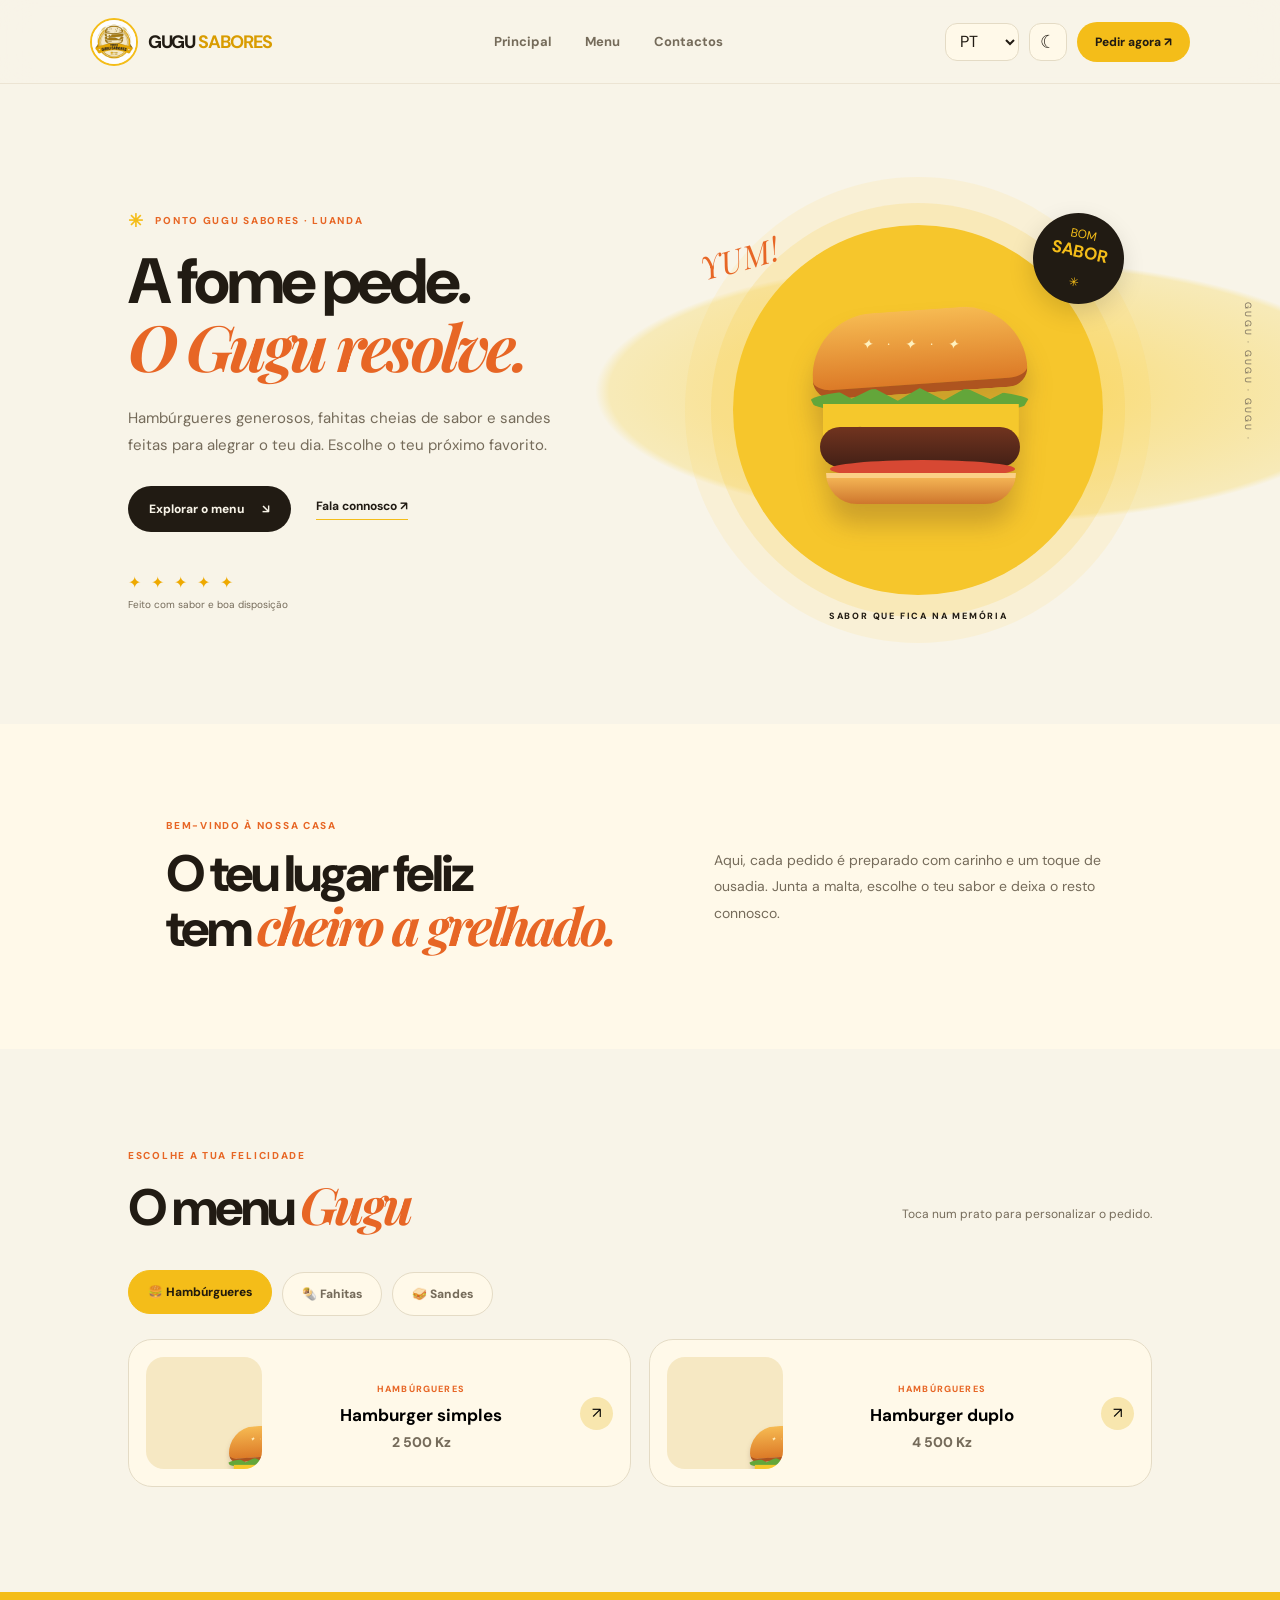
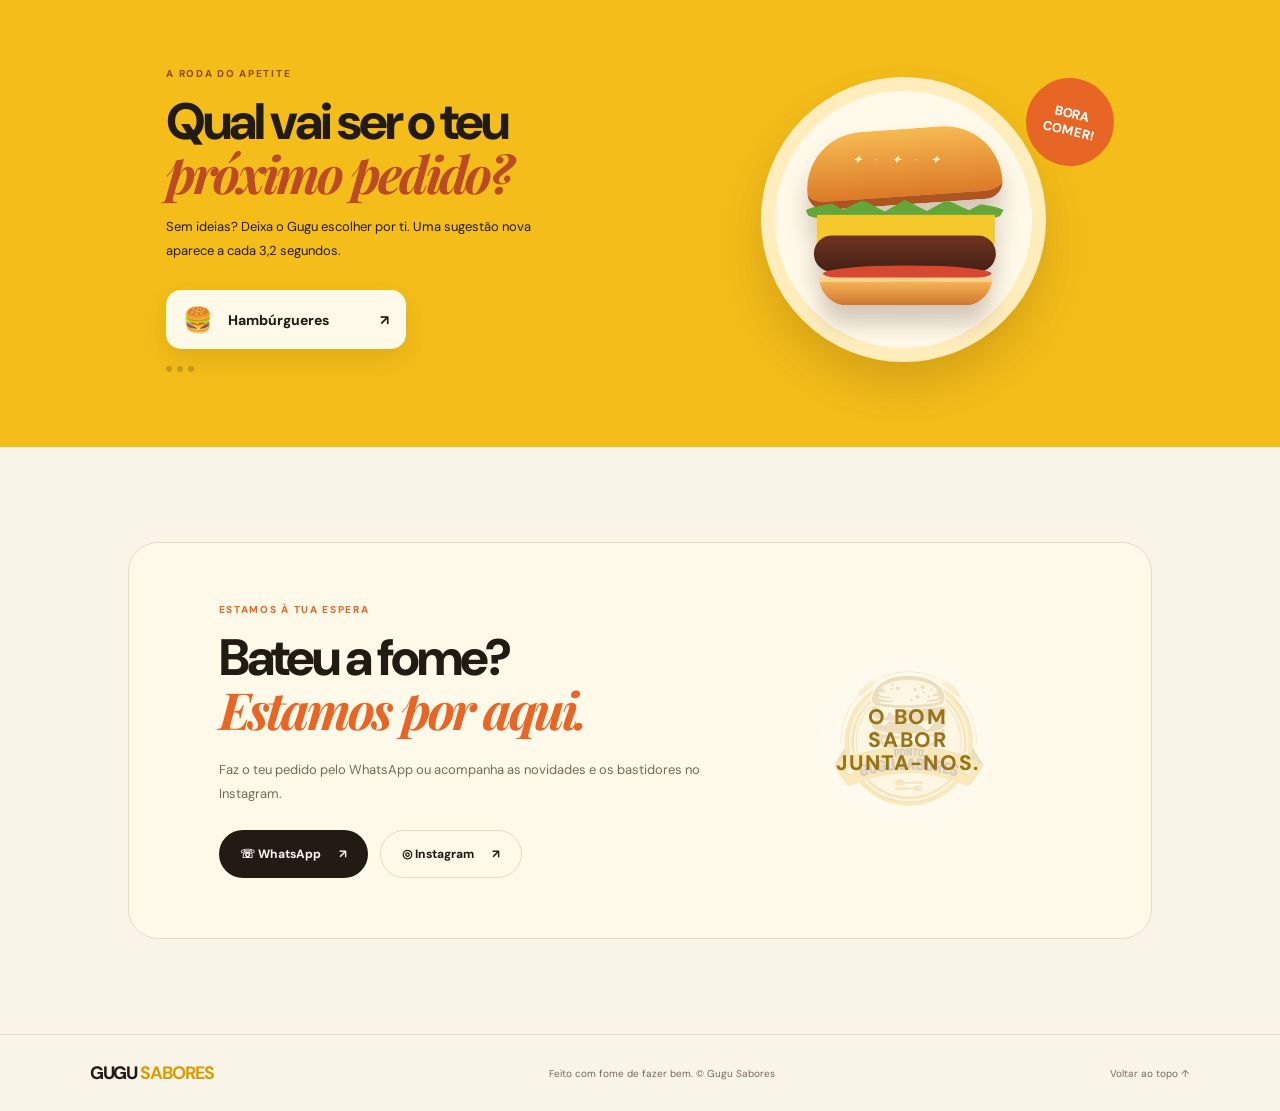
==== index.html @ b2f60f40 "Add files via upload" ====
<!doctype html>
<html lang="pt">
<head>
<meta charset="utf-8"><meta name="viewport" content="width=device-width,initial-scale=1"><meta name="theme-color" content="#f6f0df"><meta name="description" content="Gugu Sabores: hambúrgueres, fahitas e sandes com muito sabor. Peça pelo WhatsApp.">
<title>Gugu Sabores — sabor que junta</title><link rel="stylesheet" href="style.css"><script src="app.js" defer></script>
</head>
<body>
<header class="topbar"><a class="brand" href="#inicio" aria-label="Gugu Sabores, início"><img src="assets/logo-gugu.jpg" alt="Logo Gugu Sabores"><span>GUGU <b>SABORES</b></span></a><nav><a href="#inicio" data-i="navHome">Principal</a><a href="#menu" data-i="navMenu">Menu</a><a href="#contactos" data-i="navContact">Contactos</a></nav><div class="tools"><select id="language" aria-label="Idioma"><option value="pt">PT</option><option value="en">EN</option><option value="zh">中文</option><option value="fr">FR</option><option value="es">ES</option><option value="ru">RU</option></select><button id="theme" class="icon-btn" aria-label="Alternar modo claro e escuro" title="Tema">☾</button><a class="order-top" href="#menu" data-i="order">Pedir agora ↗</a></div><button class="mobile-menu" aria-label="Abrir menu">☰</button></header>
<main>
<section class="hero" id="inicio"><div class="hero-copy reveal"><p class="kicker"><span>✳</span> <span data-i="kicker">PONTO GUGU SABORES · LUANDA</span></p><h1 data-i="heroTitle">A fome pede.<br><em>O Gugu resolve.</em></h1><p class="hero-desc" data-i="heroDesc">Hambúrgueres generosos, fahitas cheias de sabor e sandes feitas para alegrar o teu dia. Escolhe o teu próximo favorito.</p><div class="hero-actions"><a href="#menu" class="btn btn-dark"><span data-i="seeMenu">Explorar o menu</span> <b>↘</b></a><a href="#contactos" class="plain-link" data-i="talk">Fala connosco ↗</a></div><div class="trust"><span>✦ ✦ ✦ ✦ ✦</span><small data-i="goodMood">Feito com sabor e boa disposição</small></div></div><div class="hero-visual reveal"><div class="sun"></div><div class="hero-badge">BOM<br><b>SABOR</b><br>✳</div><div class="food-illustration burger-art"><i class="bun-top"></i><i class="lettuce"></i><i class="cheese"></i><i class="patty"></i><i class="tomato"></i><i class="bun-bottom"></i></div><span class="scribble">YUM!</span><span class="hero-caption" data-i="fresh">SABOR QUE FICA NA MEMÓRIA</span></div><span class="side-note">GUGU · GUGU · GUGU ·</span></section>
<section class="welcome reveal"><div><p class="kicker" data-i="welcomeKicker">BEM-VINDO À NOSSA CASA</p><h2 data-i="welcomeTitle">O teu lugar feliz<br>tem <em>cheiro a grelhado.</em></h2></div><p data-i="welcomeText">Aqui, cada pedido é preparado com carinho e um toque de ousadia. Junta a malta, escolhe o teu sabor e deixa o resto connosco.</p></section>
<section class="menu-section" id="menu"><div class="section-head reveal"><div><p class="kicker" data-i="menuKicker">ESCOLHE A TUA FELICIDADE</p><h2 data-i="menuTitle">O menu <em>Gugu</em></h2></div><p data-i="menuHint">Toca num prato para personalizar o pedido.</p></div><div class="category-tabs" role="tablist"><button class="cat-tab active" data-cat="burger" data-i="catBurger">🍔 Hambúrgueres</button><button class="cat-tab" data-cat="fahita" data-i="catFahita">🌯 Fahitas</button><button class="cat-tab" data-cat="sandes" data-i="catSandes">🥪 Sandes</button></div><div class="product-grid" id="product-grid"></div>
<div class="builder" id="builder"><div class="builder-top"><div><p class="kicker" data-i="yourOrder">O TEU PEDIDO</p><h3 id="selected-title">Hamburger simples</h3></div><button class="close-builder" id="close-builder" aria-label="Fechar">×</button></div><div class="builder-content"><div class="builder-visual" id="builder-visual"></div><div class="builder-options"><p id="selected-description" class="product-description"></p><div class="option-row"><label for="quantity" data-i="quantity">Quantidade</label><div class="stepper"><button id="minus" aria-label="Diminuir">−</button><input id="quantity" type="number" min="1" max="99" value="1"><button id="plus" aria-label="Aumentar">+</button></div></div><label class="extra-option"><input id="fries" type="checkbox"><span class="checkmark">✓</span><span><b data-i="fries">Adicionar batata frita</b><small data-i="friesPrice">+ 1.000 Kz por unidade</small></span></label><div class="total-row"><span data-i="total">Total do pedido</span><strong id="total">2.500 Kz</strong></div><a id="whatsapp-order" class="btn btn-whatsapp" target="_blank" rel="noopener"><span>☏</span> <span data-i="orderWhatsapp">Pedir pelo WhatsApp</span> ↗</a><small class="order-note" data-i="orderNote">O pedido abre numa conversa WhatsApp já preenchida.</small></div></div></div></section>
<section class="random-section"><div class="random-copy reveal"><p class="kicker" data-i="surpriseKicker">A RODA DO APETITE</p><h2 data-i="surpriseTitle">Qual vai ser o teu<br><em>próximo pedido?</em></h2><p data-i="surpriseText">Sem ideias? Deixa o Gugu escolher por ti. Uma sugestão nova aparece a cada 3,2 segundos.</p><a id="random-link" href="#menu" class="random-pick"><span id="random-emoji">🍔</span><span id="random-category">Hambúrgueres</span><b>↗</b></a><div class="random-dots"><i></i><i></i><i></i></div></div><div class="random-art"><span class="burst">BORA<br>COMER!</span><div class="plate"><div class="food-illustration burger-art"><i class="bun-top"></i><i class="lettuce"></i><i class="cheese"></i><i class="patty"></i><i class="tomato"></i><i class="bun-bottom"></i></div></div></div></section>
<section class="contact-section" id="contactos"><div class="contact-card reveal"><div><p class="kicker" data-i="contactKicker">ESTAMOS À TUA ESPERA</p><h2 data-i="contactTitle">Bateu a fome?<br><em>Estamos por aqui.</em></h2><p data-i="contactText">Faz o teu pedido pelo WhatsApp ou acompanha as novidades e os bastidores no Instagram.</p><div class="contact-links"><a class="btn btn-dark" href="https://wa.me/244928321286" target="_blank" rel="noopener">☏ WhatsApp <b>↗</b></a><a class="btn btn-outline" href="https://www.instagram.com/ponto_gugu_sabores?cplk=MWV0ZDNrbjE4c3l1Zg==" target="_blank" rel="noopener">◎ Instagram <b>↗</b></a></div></div><div class="contact-mark"><img src="assets/logo-gugu.jpg" alt=""><span>O BOM<br>SABOR<br>JUNTA-NOS.</span></div></div></section>
</main><footer><a class="brand footer-brand" href="#inicio"><span>GUGU <b>SABORES</b></span></a><span data-i="footer">Feito com fome de fazer bem. © Gugu Sabores</span><a href="#inicio" data-i="backTop">Voltar ao topo ↑</a></footer>
</body></html>
---- style.css ----
@import url('https://fonts.googleapis.com/css2?family=DM+Sans:wght@400;500;600;700;800&family=Playfair+Display:ital,wght@0,700;0,800;1,700;1,800&display=swap');
:root{--paper:#f8f4e8;--ink:#211b13;--muted:#756b5a;--yellow:#f4bd19;--orange:#e76625;--cream:#fff9e9;--line:#e4dbc5;--green:#20a45a;--shadow:0 22px 60px #4b35151b}*{box-sizing:border-box}html{scroll-behavior:smooth;scroll-padding-top:92px}body{margin:0;background:var(--paper);color:var(--ink);font-family:'DM Sans',sans-serif;transition:background .35s,color .35s}body.dark{--paper:#1b1915;--ink:#fff7e7;--muted:#c0b6a2;--cream:#27231c;--line:#494031;--shadow:0 22px 60px #0005}a{color:inherit;text-decoration:none}button,select{font:inherit}.topbar{height:84px;padding:0 7vw;display:flex;align-items:center;justify-content:space-between;gap:24px;position:sticky;top:0;z-index:20;background:color-mix(in srgb,var(--paper) 92%,transparent);backdrop-filter:blur(16px);border-bottom:1px solid color-mix(in srgb,var(--line) 60%,transparent)}.brand{display:flex;align-items:center;gap:10px;font-weight:800;letter-spacing:-.06em;font-size:18px}.brand img{width:48px;height:48px;border-radius:50%;object-fit:cover;border:2px solid var(--yellow)}.brand b{color:#d99c00}nav{display:flex;gap:34px;font-size:13px;font-weight:700;color:var(--muted)}nav a:hover,footer a:hover{color:var(--orange)}.tools{display:flex;align-items:center;gap:10px}.tools select,.icon-btn{height:38px;border:1px solid var(--line);border-radius:12px;background:var(--cream);color:var(--ink);padding:0 10px}.icon-btn{width:38px;font-size:18px;cursor:pointer}.order-top{background:var(--yellow);border-radius:999px;padding:12px 18px;font-size:12px;font-weight:800}.mobile-menu{display:none}.hero{min-height:640px;padding:86px 10vw 74px;display:grid;grid-template-columns:1.05fr .95fr;align-items:center;gap:40px;position:relative;overflow:hidden;background:radial-gradient(ellipse at 77% 48%,#f9dc78 0,#f7eab8 27%,transparent 28%)}body.dark .hero{background:radial-gradient(ellipse at 77% 48%,#604b1b 0,#28251c 27%,transparent 28%)}.kicker{font-size:10px;letter-spacing:.17em;font-weight:800;color:var(--orange);margin:0 0 17px}.kicker>span:first-child{color:var(--yellow);font-size:18px;vertical-align:middle;margin-right:7px}.hero h1,.welcome h2,.section-head h2,.random-section h2,.contact-card h2{font-size:clamp(42px,5vw,70px);letter-spacing:-.06em;line-height:.99;margin:0;font-weight:800}.hero h1 em,.welcome h2 em,.section-head h2 em,.random-section h2 em,.contact-card h2 em{font-family:'Playfair Display',serif;color:var(--orange);font-weight:700}.hero-desc{font-size:15px;line-height:1.8;color:var(--muted);max-width:450px;margin:23px 0 27px}.hero-actions{display:flex;align-items:center;gap:25px}.btn{display:inline-flex;align-items:center;justify-content:center;gap:18px;border-radius:999px;padding:15px 21px;font-weight:800;font-size:12px;transition:transform .2s,box-shadow .2s}.btn:hover,.order-top:hover{transform:translateY(-3px);box-shadow:0 10px 22px #37281122}.btn-dark{background:var(--ink);color:var(--paper)}.plain-link{font-size:12px;font-weight:700;border-bottom:1px solid var(--yellow);padding-bottom:5px}.trust{display:flex;flex-direction:column;gap:5px;margin-top:40px}.trust span{color:#eea900;letter-spacing:3px}.trust small{font-size:10px;color:var(--muted)}.hero-visual{position:relative;height:470px;display:grid;place-items:center}.sun{position:absolute;width:370px;height:370px;border-radius:50%;background:#f6c62c;box-shadow:0 0 0 22px #f6c62c2c,0 0 0 48px #f6c62c18;animation:float 5s ease-in-out infinite}.hero-badge{position:absolute;right:6%;top:8%;z-index:3;background:var(--ink);color:var(--yellow);width:91px;height:91px;border-radius:50%;display:grid;place-content:center;text-align:center;font-size:12px;line-height:1.2;transform:rotate(12deg);box-shadow:0 9px 24px #0002}.hero-badge b{font-size:17px}.food-illustration{position:relative;width:255px;height:220px;filter:drop-shadow(0 20px 12px #512f2340);z-index:2;animation:float 4.3s ease-in-out infinite}.food-illustration i{position:absolute;display:block}.bun-top{left:20px;top:10px;width:215px;height:83px;border-radius:130px 130px 40px 40px;background:linear-gradient(#f6ba52,#dc7a27);border-bottom:9px solid #ae541f;transform:rotate(-4deg)}.bun-top:after{content:'✦　·　✦　·　✦';position:absolute;left:51px;top:24px;color:#fff1bf;font-size:14px;transform:rotate(4deg)}.lettuce{left:19px;top:88px;width:220px;height:27px;background:#63a63a;border-radius:50%;clip-path:polygon(0 35%,10% 0,19% 40%,29% 0,40% 47%,50% 0,61% 45%,71% 0,82% 42%,92% 0,100% 32%,95% 100%,4% 100%)}.cheese{left:32px;top:104px;width:196px;height:33px;background:#f5c82c;clip-path:polygon(0 0,100% 0,100% 100%,82% 71%,70% 100%,51% 70%,35% 100%,19% 68%,0 100%)}.patty{left:29px;top:127px;width:200px;height:40px;border-radius:30px;background:linear-gradient(#71341f,#432016)}.tomato{left:39px;top:160px;width:185px;height:18px;border-radius:50%;background:#d74833}.bun-bottom{left:35px;top:173px;width:190px;height:31px;border-radius:0 0 50px 50px;background:linear-gradient(#f3b354,#ce762d);border-top:5px solid #fbd087}.scribble{position:absolute;left:3%;top:13%;font-family:'Playfair Display';font-style:italic;font-size:32px;color:var(--orange);transform:rotate(-16deg)}.hero-caption{position:absolute;bottom:5%;font-size:9px;letter-spacing:.2em;font-weight:800}.side-note{position:absolute;writing-mode:vertical-rl;right:2%;top:34%;font-size:9px;letter-spacing:.25em;color:var(--muted)}.welcome{padding:95px 13vw;display:grid;grid-template-columns:1.1fr .9fr;gap:60px;align-items:center;background:var(--cream)}.welcome h2,.section-head h2,.random-section h2,.contact-card h2{font-size:clamp(36px,4vw,52px)}.welcome>p{font-size:14px;line-height:1.9;color:var(--muted);max-width:410px}.menu-section{padding:100px 10vw 105px}.section-head{display:flex;justify-content:space-between;align-items:end;margin-bottom:38px}.section-head>p{font-size:12px;color:var(--muted)}.category-tabs{display:flex;gap:10px;margin-bottom:23px;flex-wrap:wrap}.cat-tab{border:1px solid var(--line);color:var(--muted);background:var(--cream);padding:13px 19px;border-radius:999px;font-weight:800;font-size:12px;cursor:pointer;transition:.2s}.cat-tab.active,.cat-tab:hover{background:var(--yellow);color:#221a0c;border-color:var(--yellow);transform:translateY(-2px)}.product-grid{display:grid;grid-template-columns:repeat(2,minmax(0,1fr));gap:18px}.product-card{display:flex;align-items:center;gap:19px;padding:17px;background:var(--cream);border:1px solid var(--line);border-radius:24px;cursor:pointer;transition:transform .25s,box-shadow .25s,border-color .25s;animation:fadeUp .5s both}.product-card:hover{transform:translateY(-5px);box-shadow:var(--shadow);border-color:var(--yellow)}.product-thumb{width:116px;height:112px;flex:0 0 116px;border-radius:18px;background:#f6e8c3;display:grid;place-items:center;overflow:hidden}.product-thumb .food-illustration{transform:scale(.42);filter:drop-shadow(0 8px 6px #512f2333);animation:none}.product-meta{flex:1}.product-meta small{font-size:9px;letter-spacing:.13em;color:var(--orange);font-weight:800}.product-meta h3{font-size:17px;margin:7px 0}.product-meta p{font-weight:800;font-size:14px;margin:0;color:var(--muted)}.product-arrow{width:33px;height:33px;border-radius:50%;display:grid;place-items:center;background:#f8e6ae;font-size:15px}.builder{display:none;margin-top:36px;padding:30px;border-radius:28px;background:var(--cream);border:1px solid var(--line);box-shadow:var(--shadow);scroll-margin-top:105px;animation:fadeUp .35s both}.builder.open{display:block}.builder-top{display:flex;justify-content:space-between;align-items:start;border-bottom:1px solid var(--line);padding-bottom:19px}.builder-top h3{font-size:24px;margin:0}.close-builder{border:0;background:transparent;color:var(--muted);font-size:29px;cursor:pointer}.builder-content{display:grid;grid-template-columns:.8fr 1.2fr;gap:32px;padding-top:24px}.builder-visual{min-height:290px;border-radius:22px;background:#f4e7c7;display:grid;place-items:center;overflow:hidden}.builder-visual .food-illustration{transform:scale(1.1)}.product-description{font-size:13px;color:var(--muted);line-height:1.7;margin:0 0 24px}.option-row{display:flex;align-items:center;justify-content:space-between;font-size:13px;font-weight:700;padding-bottom:20px;border-bottom:1px solid var(--line)}.stepper{display:flex;align-items:center;border:1px solid var(--line);border-radius:12px;overflow:hidden}.stepper button{width:37px;height:35px;border:0;background:transparent;color:var(--ink);font-size:18px;cursor:pointer}.stepper input{width:40px;border:0;background:transparent;color:var(--ink);text-align:center;font-weight:800;appearance:textfield}.stepper input::-webkit-inner-spin-button{appearance:none}.extra-option{display:flex;align-items:center;gap:12px;margin:19px 0;cursor:pointer}.extra-option input{position:absolute;opacity:0}.checkmark{width:22px;height:22px;border:1px solid var(--line);border-radius:7px;display:grid;place-items:center;color:transparent}.extra-option input:checked+.checkmark{background:var(--yellow);border-color:var(--yellow);color:#32240b}.extra-option b,.extra-option small{display:block;font-size:12px}.extra-option small{margin-top:4px;color:var(--muted);font-size:10px}.total-row{display:flex;justify-content:space-between;align-items:center;border-top:1px solid var(--line);padding:18px 0;font-size:13px}.total-row strong{font-size:23px}.btn-whatsapp{background:var(--green);color:white;width:100%;font-size:13px}.btn-whatsapp:hover{box-shadow:0 10px 25px #20a45a44}.order-note{display:block;text-align:center;font-size:10px;color:var(--muted);margin-top:12px}.random-section{background:#f4bd19;min-height:430px;padding:70px 13vw;display:grid;grid-template-columns:1fr .8fr;align-items:center;overflow:hidden;color:#211b13}body.dark .random-section{background:#6d5214;color:#fff5df}.random-section .kicker{color:#8e4a17}.random-section h2 em{color:#bb4b25}.random-section p:not(.kicker){font-size:13px;line-height:1.8;max-width:390px}.random-pick{display:inline-flex;align-items:center;gap:15px;background:var(--cream);color:var(--ink);border-radius:15px;padding:14px 17px;margin-top:15px;min-width:240px;font-weight:800;font-size:14px;box-shadow:0 10px 25px #5d410f22;transition:transform .2s}.random-pick:hover{transform:translateX(6px)}.random-pick>span:first-child{font-size:24px}.random-pick b{margin-left:auto}.random-dots{display:flex;gap:5px;margin-top:17px}.random-dots i{width:6px;height:6px;background:#60400f48;border-radius:9px;transition:width .2s}.random-dots i.active{width:21px;background:#4e3310}.random-art{height:315px;display:grid;place-items:center;position:relative}.plate{height:285px;width:285px;border:14px solid #ffedbd;border-radius:50%;background:#fff9e9;display:grid;place-items:center;box-shadow:0 24px 45px #61400e35}.plate .food-illustration{transform:scale(.91)}.burst{position:absolute;right:0;top:5%;background:var(--orange);color:white;font-weight:800;text-align:center;border-radius:50%;width:88px;height:88px;display:grid;place-content:center;transform:rotate(13deg);z-index:2;font-size:13px}.contact-section{padding:95px 10vw}.contact-card{border-radius:30px;padding:60px 7vw;background:var(--cream);border:1px solid var(--line);display:grid;grid-template-columns:1fr .6fr;align-items:center;gap:25px;overflow:hidden}.contact-card>div:first-child>p:not(.kicker){max-width:490px;color:var(--muted);font-size:13px;line-height:1.8;margin:20px 0 25px}.contact-links{display:flex;gap:12px;flex-wrap:wrap}.btn-outline{border:1px solid var(--line);background:transparent}.contact-mark{height:215px;display:grid;place-items:center;position:relative}.contact-mark img{width:175px;height:175px;object-fit:cover;border-radius:50%;opacity:.2}.contact-mark span{position:absolute;text-align:center;font-weight:800;font-size:21px;line-height:1.1;letter-spacing:.08em;color:#9b7317}footer{padding:26px 7vw;border-top:1px solid var(--line);display:flex;align-items:center;justify-content:space-between;font-size:10px;color:var(--muted)}.footer-brand{color:var(--ink)}.reveal{opacity:0;transform:translateY(22px);transition:opacity .7s ease,transform .7s ease}.reveal.visible{opacity:1;transform:translateY(0)}@keyframes float{0%,100%{transform:translateY(0) rotate(-2deg)}50%{transform:translateY(-13px) rotate(2deg)}}@keyframes fadeUp{from{opacity:0;transform:translateY(14px)}to{opacity:1;transform:translateY(0)}}@media(max-width:850px){.topbar{padding:0 5vw}.topbar nav{gap:17px}.hero{padding-left:7vw;padding-right:7vw;min-height:560px}.hero-visual{transform:scale(.83)}.welcome{padding:75px 8vw;gap:30px}.menu-section{padding:80px 7vw}.random-section{padding:60px 8vw}.contact-section{padding:70px 7vw}}@media(max-width:640px){.topbar{height:70px}.brand img{width:41px;height:41px}.brand{font-size:15px}.topbar nav{display:none;position:absolute;left:0;right:0;top:70px;background:var(--paper);padding:20px 6vw;flex-direction:column;border-bottom:1px solid var(--line)}.topbar nav.show{display:flex}.tools{margin-left:auto}.order-top{display:none}.mobile-menu{display:block;border:0;background:transparent;color:var(--ink);font-size:22px}.hero{display:flex;flex-direction:column;align-items:stretch;padding:62px 7vw 48px;gap:8px;min-height:0}.hero h1{font-size:48px}.hero-visual{height:320px;transform:none;margin-top:8px}.sun{width:230px;height:230px}.hero-visual .food-illustration{transform:scale(.75)}.side-note{display:none}.welcome{display:block;padding:66px 8vw}.welcome h2{font-size:38px}.welcome>p{margin-top:23px}.section-head{display:block}.section-head>p{margin-top:12px}.menu-section{padding:70px 5vw}.cat-tab{font-size:11px;padding:12px}.product-grid{grid-template-columns:1fr}.product-card{padding:13px}.product-thumb{width:91px;height:88px;flex-basis:91px}.builder{padding:20px 15px}.builder-content{grid-template-columns:1fr;gap:18px}.builder-visual{min-height:210px}.builder-visual .food-illustration{transform:scale(.83)}.random-section{grid-template-columns:1fr;padding:64px 8vw 50px}.random-art{height:260px}.plate{width:235px;height:235px}.plate .food-illustration{transform:scale(.72)}.burst{right:6%}.contact-section{padding:60px 5vw}.contact-card{padding:34px 25px;grid-template-columns:1fr}.contact-card h2{font-size:40px}.contact-mark{height:145px}.contact-mark img{width:130px;height:130px}.contact-mark span{font-size:17px}footer{padding:24px 6vw;gap:13px;flex-wrap:wrap}footer>span{order:3;width:100%}}
/* Ilustrações CSS dos outros pratos */
.wrap-body{left:42px;top:22px;width:170px;height:180px;border-radius:48% 48% 40% 40%;background:linear-gradient(100deg,#f4d17e,#fff0bc 45%,#e7bd60);transform:rotate(24deg);border:8px solid #dfb454;box-shadow:inset -15px -2px 0 #dcae50}.wrap-fill{left:77px;top:50px;width:102px;height:60px;border-radius:50%;background:linear-gradient(90deg,#8c4325 0 28%,#6f9c3e 29% 50%,#dc5639 51% 70%,#f2c845 71%);transform:rotate(24deg)}.wrap-fold{left:39px;top:22px;width:170px;height:60px;border-radius:50% 50% 10% 10%;border-top:9px solid #ffedb5;transform:rotate(24deg)}.wrap-tip{left:40px;top:144px;width:78px;height:55px;background:#e8bc61;clip-path:polygon(0 0,100% 10%,25% 100%);transform:rotate(24deg)}.sandwich-bread{left:28px;top:25px;width:205px;height:168px;background:linear-gradient(135deg,#f5ca79,#d98c3b);clip-path:polygon(0 95%,15% 10%,87% 0,100% 88%,87% 100%);border-radius:28px}.sandwich-fill{left:38px;top:89px;width:190px;height:45px;background:linear-gradient(#71a03d 0 25%,#d94c32 26% 48%,#f5d046 49% 67%,#744026 68%);clip-path:polygon(0 0,100% 15%,92% 100%,12% 100%)}.sandwich-top{left:35px;top:33px;width:194px;height:74px;background:linear-gradient(135deg,#ffdb8c,#e39b49);clip-path:polygon(4% 92%,24% 9%,86% 0,100% 90%,73% 100%);border-radius:25px}
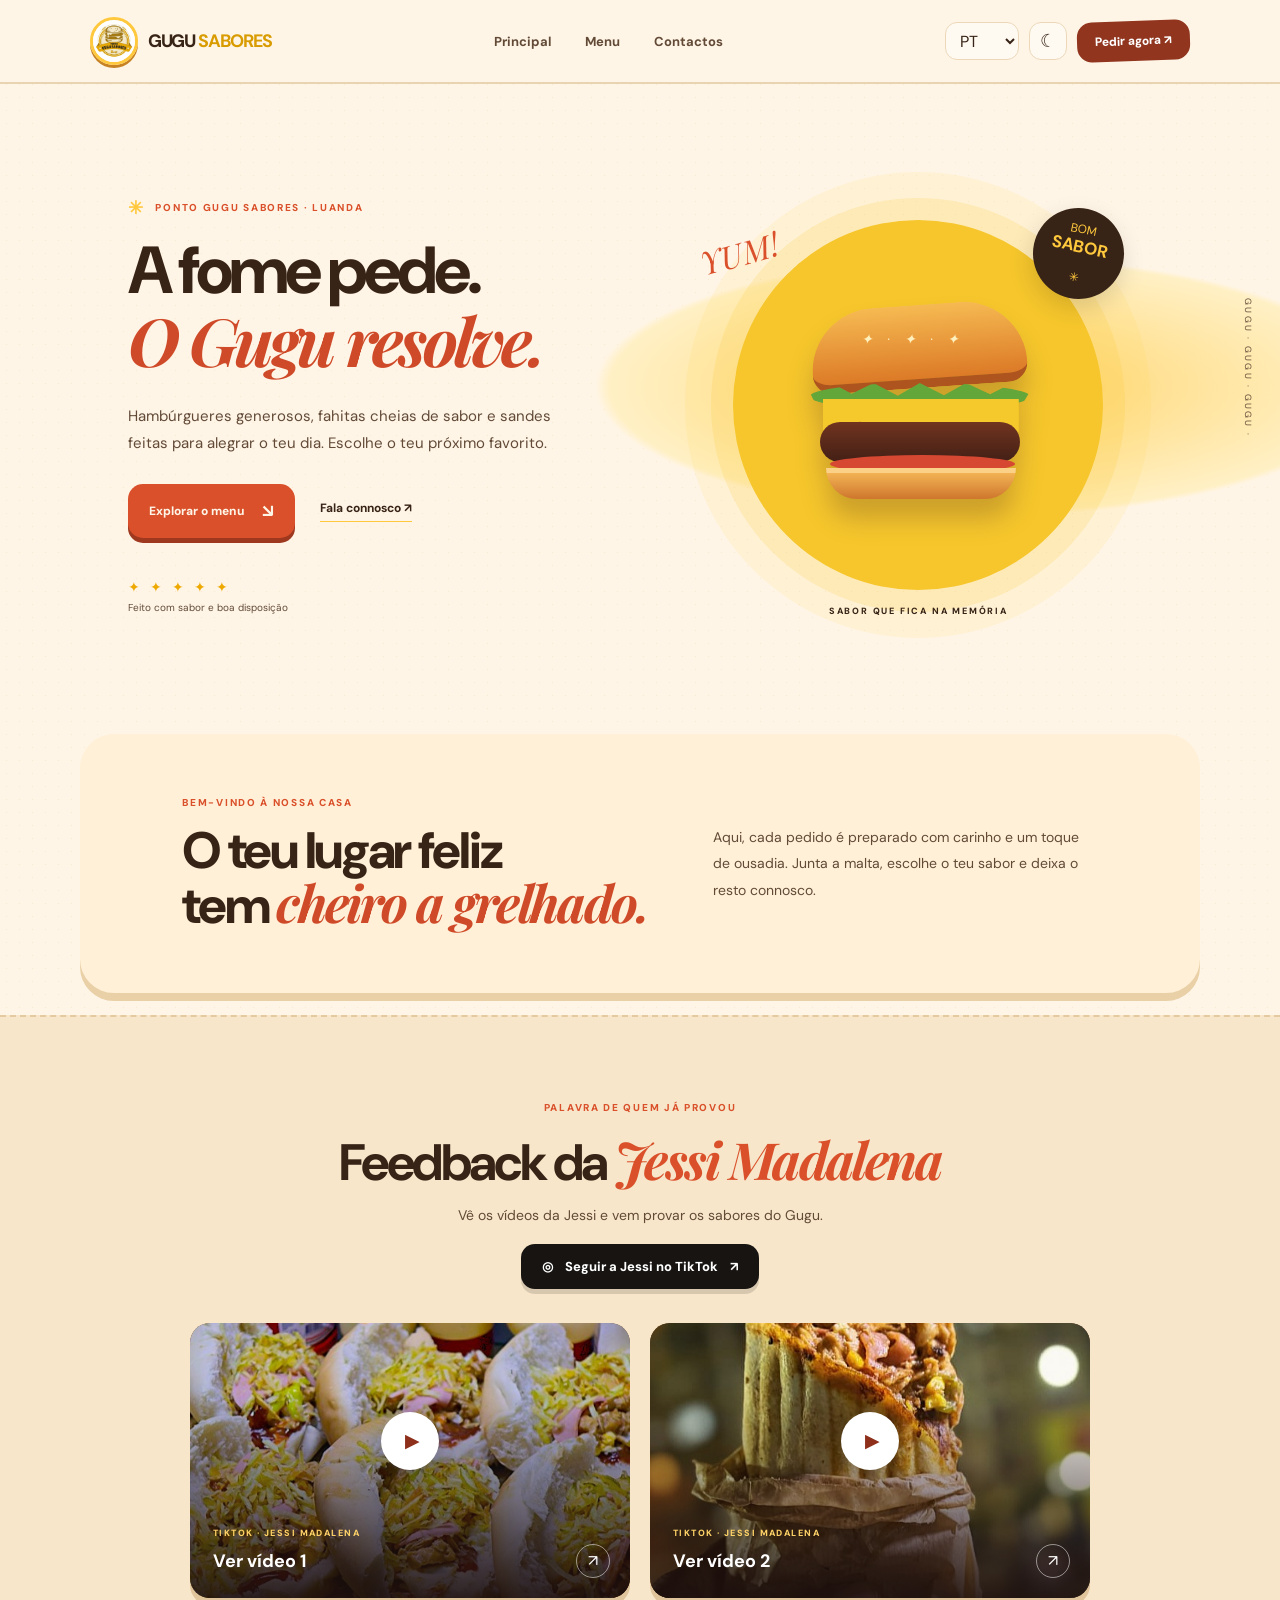
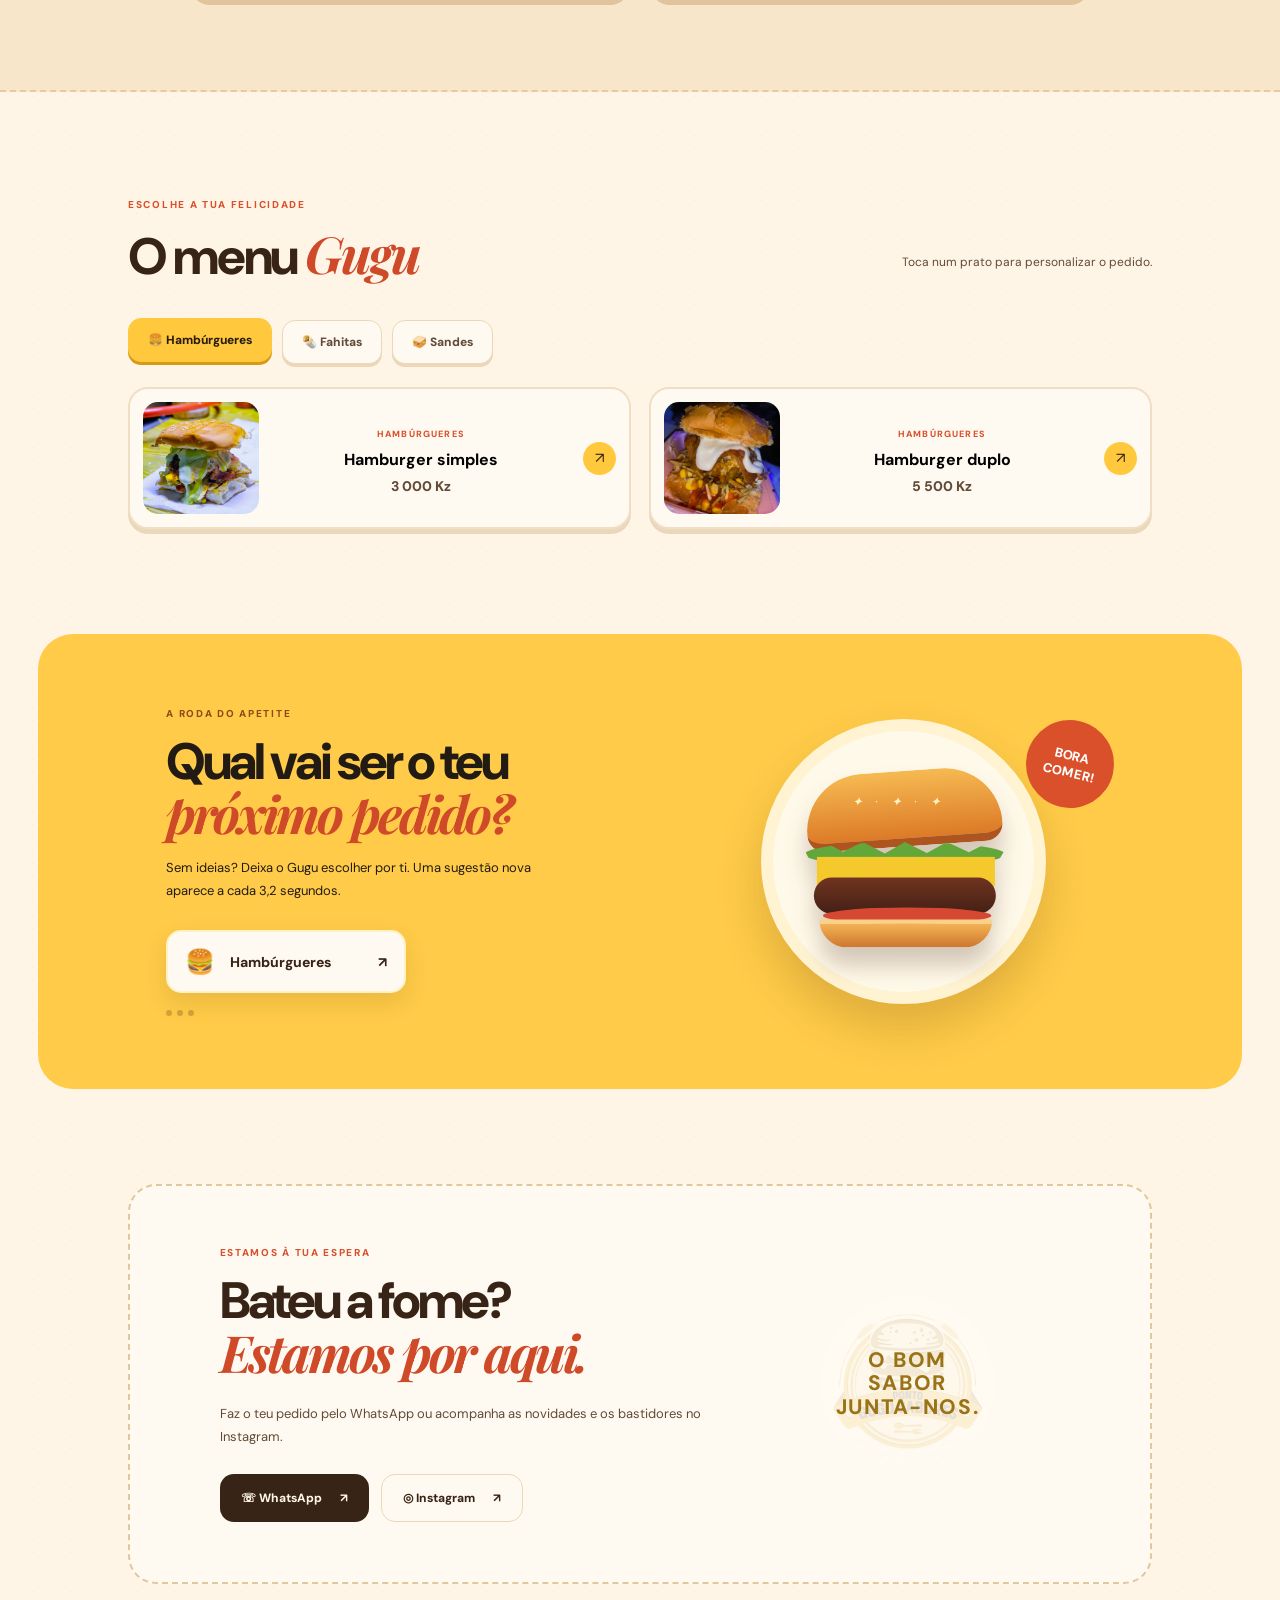
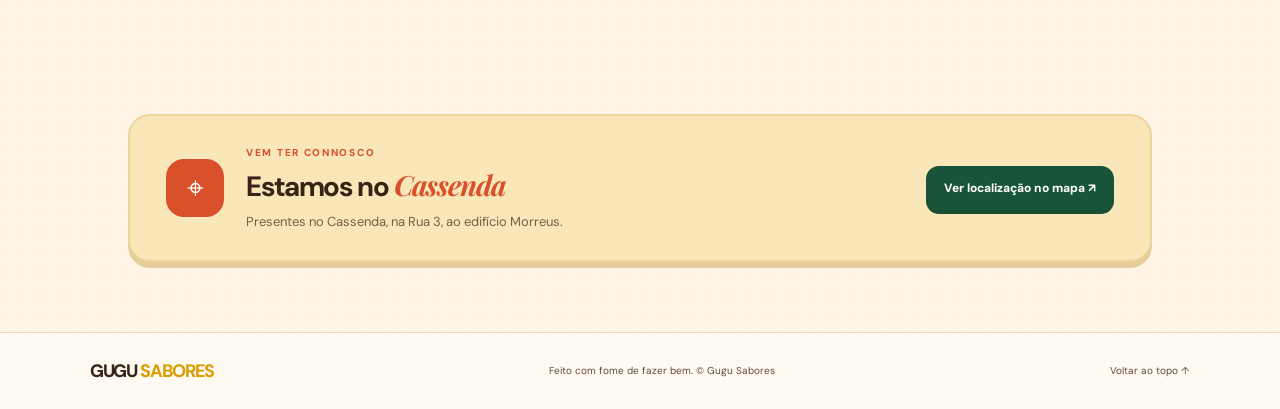
==== commit d5e23595: "Add files via upload" ====
--- a/index.html
+++ b/index.html
@@ -2,16 +2,21 @@
 <html lang="pt">
 <head>
 <meta charset="utf-8"><meta name="viewport" content="width=device-width,initial-scale=1"><meta name="theme-color" content="#f6f0df"><meta name="description" content="Gugu Sabores: hambúrgueres, fahitas e sandes com muito sabor. Peça pelo WhatsApp.">
-<title>Gugu Sabores — sabor que junta</title><link rel="stylesheet" href="style.css"><script src="app.js" defer></script>
+<title>Gugu Sabores — versão 1.2.0</title><link rel="stylesheet" href="style.css"><script src="app.js" defer></script>
 </head>
 <body>
 <header class="topbar"><a class="brand" href="#inicio" aria-label="Gugu Sabores, início"><img src="assets/logo-gugu.jpg" alt="Logo Gugu Sabores"><span>GUGU <b>SABORES</b></span></a><nav><a href="#inicio" data-i="navHome">Principal</a><a href="#menu" data-i="navMenu">Menu</a><a href="#contactos" data-i="navContact">Contactos</a></nav><div class="tools"><select id="language" aria-label="Idioma"><option value="pt">PT</option><option value="en">EN</option><option value="zh">中文</option><option value="fr">FR</option><option value="es">ES</option><option value="ru">RU</option></select><button id="theme" class="icon-btn" aria-label="Alternar modo claro e escuro" title="Tema">☾</button><a class="order-top" href="#menu" data-i="order">Pedir agora ↗</a></div><button class="mobile-menu" aria-label="Abrir menu">☰</button></header>
 <main>
 <section class="hero" id="inicio"><div class="hero-copy reveal"><p class="kicker"><span>✳</span> <span data-i="kicker">PONTO GUGU SABORES · LUANDA</span></p><h1 data-i="heroTitle">A fome pede.<br><em>O Gugu resolve.</em></h1><p class="hero-desc" data-i="heroDesc">Hambúrgueres generosos, fahitas cheias de sabor e sandes feitas para alegrar o teu dia. Escolhe o teu próximo favorito.</p><div class="hero-actions"><a href="#menu" class="btn btn-dark"><span data-i="seeMenu">Explorar o menu</span> <b>↘</b></a><a href="#contactos" class="plain-link" data-i="talk">Fala connosco ↗</a></div><div class="trust"><span>✦ ✦ ✦ ✦ ✦</span><small data-i="goodMood">Feito com sabor e boa disposição</small></div></div><div class="hero-visual reveal"><div class="sun"></div><div class="hero-badge">BOM<br><b>SABOR</b><br>✳</div><div class="food-illustration burger-art"><i class="bun-top"></i><i class="lettuce"></i><i class="cheese"></i><i class="patty"></i><i class="tomato"></i><i class="bun-bottom"></i></div><span class="scribble">YUM!</span><span class="hero-caption" data-i="fresh">SABOR QUE FICA NA MEMÓRIA</span></div><span class="side-note">GUGU · GUGU · GUGU ·</span></section>
 <section class="welcome reveal"><div><p class="kicker" data-i="welcomeKicker">BEM-VINDO À NOSSA CASA</p><h2 data-i="welcomeTitle">O teu lugar feliz<br>tem <em>cheiro a grelhado.</em></h2></div><p data-i="welcomeText">Aqui, cada pedido é preparado com carinho e um toque de ousadia. Junta a malta, escolhe o teu sabor e deixa o resto connosco.</p></section>
+<section class="feedback-section" id="feedback"><div class="feedback-heading reveal"><p class="kicker" data-i="feedbackKicker">PALAVRA DE QUEM JÁ PROVOU</p><h2 data-i="feedbackTitle">Feedback da <em>Jessi Madalena</em></h2><p data-i="feedbackText">Vê os vídeos da Jessi e vem provar os sabores do Gugu.</p><a class="tiktok-follow" href="https://www.tiktok.com/@jessiemadalena" target="_blank" rel="noopener">◎ <span data-i="tiktokFollow">Seguir a Jessi no TikTok</span> <b>↗</b></a></div><div class="video-grid"><a class="video-cover reveal" href="https://vt.tiktok.com/ZSp1gmkGe/" target="_blank" rel="noopener"><img src="assets/guguzinho.jpeg" alt="Guguzinho — capa do vídeo 1 da Jessi Madalena"><span class="video-play">▶</span><span class="video-caption"><small>TIKTOK · JESSI MADALENA</small><b data-i="videoOne">Ver vídeo 1</b><i>↗</i></span></a><a class="video-cover reveal" href="https://vt.tiktok.com/ZSp1gPHYN/" target="_blank" rel="noopener"><img src="assets/fahitao.jpeg" alt="Fahitão — capa do vídeo 2 da Jessi Madalena"><span class="video-play">▶</span><span class="video-caption"><small>TIKTOK · JESSI MADALENA</small><b data-i="videoTwo">Ver vídeo 2</b><i>↗</i></span></a></div></section>
 <section class="menu-section" id="menu"><div class="section-head reveal"><div><p class="kicker" data-i="menuKicker">ESCOLHE A TUA FELICIDADE</p><h2 data-i="menuTitle">O menu <em>Gugu</em></h2></div><p data-i="menuHint">Toca num prato para personalizar o pedido.</p></div><div class="category-tabs" role="tablist"><button class="cat-tab active" data-cat="burger" data-i="catBurger">🍔 Hambúrgueres</button><button class="cat-tab" data-cat="fahita" data-i="catFahita">🌯 Fahitas</button><button class="cat-tab" data-cat="sandes" data-i="catSandes">🥪 Sandes</button></div><div class="product-grid" id="product-grid"></div>
 <div class="builder" id="builder"><div class="builder-top"><div><p class="kicker" data-i="yourOrder">O TEU PEDIDO</p><h3 id="selected-title">Hamburger simples</h3></div><button class="close-builder" id="close-builder" aria-label="Fechar">×</button></div><div class="builder-content"><div class="builder-visual" id="builder-visual"></div><div class="builder-options"><p id="selected-description" class="product-description"></p><div class="option-row"><label for="quantity" data-i="quantity">Quantidade</label><div class="stepper"><button id="minus" aria-label="Diminuir">−</button><input id="quantity" type="number" min="1" max="99" value="1"><button id="plus" aria-label="Aumentar">+</button></div></div><label class="extra-option"><input id="fries" type="checkbox"><span class="checkmark">✓</span><span><b data-i="fries">Adicionar batata frita</b><small data-i="friesPrice">+ 1.000 Kz por unidade</small></span></label><div class="total-row"><span data-i="total">Total do pedido</span><strong id="total">2.500 Kz</strong></div><a id="whatsapp-order" class="btn btn-whatsapp" target="_blank" rel="noopener"><span>☏</span> <span data-i="orderWhatsapp">Pedir pelo WhatsApp</span> ↗</a><small class="order-note" data-i="orderNote">O pedido abre numa conversa WhatsApp já preenchida.</small></div></div></div></section>
 <section class="random-section"><div class="random-copy reveal"><p class="kicker" data-i="surpriseKicker">A RODA DO APETITE</p><h2 data-i="surpriseTitle">Qual vai ser o teu<br><em>próximo pedido?</em></h2><p data-i="surpriseText">Sem ideias? Deixa o Gugu escolher por ti. Uma sugestão nova aparece a cada 3,2 segundos.</p><a id="random-link" href="#menu" class="random-pick"><span id="random-emoji">🍔</span><span id="random-category">Hambúrgueres</span><b>↗</b></a><div class="random-dots"><i></i><i></i><i></i></div></div><div class="random-art"><span class="burst">BORA<br>COMER!</span><div class="plate"><div class="food-illustration burger-art"><i class="bun-top"></i><i class="lettuce"></i><i class="cheese"></i><i class="patty"></i><i class="tomato"></i><i class="bun-bottom"></i></div></div></div></section>
 <section class="contact-section" id="contactos"><div class="contact-card reveal"><div><p class="kicker" data-i="contactKicker">ESTAMOS À TUA ESPERA</p><h2 data-i="contactTitle">Bateu a fome?<br><em>Estamos por aqui.</em></h2><p data-i="contactText">Faz o teu pedido pelo WhatsApp ou acompanha as novidades e os bastidores no Instagram.</p><div class="contact-links"><a class="btn btn-dark" href="https://wa.me/244928321286" target="_blank" rel="noopener">☏ WhatsApp <b>↗</b></a><a class="btn btn-outline" href="https://www.instagram.com/ponto_gugu_sabores?cplk=MWV0ZDNrbjE4c3l1Zg==" target="_blank" rel="noopener">◎ Instagram <b>↗</b></a></div></div><div class="contact-mark"><img src="assets/logo-gugu.jpg" alt=""><span>O BOM<br>SABOR<br>JUNTA-NOS.</span></div></div></section>
+<section class="location-section reveal" id="localizacao"><div class="location-card"><div class="location-pin">⌖</div><div><p class="kicker" data-i="locationKicker">VEM TER CONNOSCO</p><h2 data-i="locationTitle">Estamos no <em>Cassenda</em></h2><p data-i="locationText">Presentes no Cassenda, na Rua 3, ao edifício Morreus.</p></div><a class="map-link" href="https://maps.app.goo.gl/YDpy7wGhnk9WptqW7?g_st=ac" target="_blank" rel="noopener"><span data-i="mapLabel">Ver localização no mapa</span> ↗</a></div></section>
 </main><footer><a class="brand footer-brand" href="#inicio"><span>GUGU <b>SABORES</b></span></a><span data-i="footer">Feito com fome de fazer bem. © Gugu Sabores</span><a href="#inicio" data-i="backTop">Voltar ao topo ↑</a></footer>
 </body></html>
+
+
+
--- a/style.css
+++ b/style.css
@@ -2,3 +2,6 @@
 :root{--paper:#f8f4e8;--ink:#211b13;--muted:#756b5a;--yellow:#f4bd19;--orange:#e76625;--cream:#fff9e9;--line:#e4dbc5;--green:#20a45a;--shadow:0 22px 60px #4b35151b}*{box-sizing:border-box}html{scroll-behavior:smooth;scroll-padding-top:92px}body{margin:0;background:var(--paper);color:var(--ink);font-family:'DM Sans',sans-serif;transition:background .35s,color .35s}body.dark{--paper:#1b1915;--ink:#fff7e7;--muted:#c0b6a2;--cream:#27231c;--line:#494031;--shadow:0 22px 60px #0005}a{color:inherit;text-decoration:none}button,select{font:inherit}.topbar{height:84px;padding:0 7vw;display:flex;align-items:center;justify-content:space-between;gap:24px;position:sticky;top:0;z-index:20;background:color-mix(in srgb,var(--paper) 92%,transparent);backdrop-filter:blur(16px);border-bottom:1px solid color-mix(in srgb,var(--line) 60%,transparent)}.brand{display:flex;align-items:center;gap:10px;font-weight:800;letter-spacing:-.06em;font-size:18px}.brand img{width:48px;height:48px;border-radius:50%;object-fit:cover;border:2px solid var(--yellow)}.brand b{color:#d99c00}nav{display:flex;gap:34px;font-size:13px;font-weight:700;color:var(--muted)}nav a:hover,footer a:hover{color:var(--orange)}.tools{display:flex;align-items:center;gap:10px}.tools select,.icon-btn{height:38px;border:1px solid var(--line);border-radius:12px;background:var(--cream);color:var(--ink);padding:0 10px}.icon-btn{width:38px;font-size:18px;cursor:pointer}.order-top{background:var(--yellow);border-radius:999px;padding:12px 18px;font-size:12px;font-weight:800}.mobile-menu{display:none}.hero{min-height:640px;padding:86px 10vw 74px;display:grid;grid-template-columns:1.05fr .95fr;align-items:center;gap:40px;position:relative;overflow:hidden;background:radial-gradient(ellipse at 77% 48%,#f9dc78 0,#f7eab8 27%,transparent 28%)}body.dark .hero{background:radial-gradient(ellipse at 77% 48%,#604b1b 0,#28251c 27%,transparent 28%)}.kicker{font-size:10px;letter-spacing:.17em;font-weight:800;color:var(--orange);margin:0 0 17px}.kicker>span:first-child{color:var(--yellow);font-size:18px;vertical-align:middle;margin-right:7px}.hero h1,.welcome h2,.section-head h2,.random-section h2,.contact-card h2{font-size:clamp(42px,5vw,70px);letter-spacing:-.06em;line-height:.99;margin:0;font-weight:800}.hero h1 em,.welcome h2 em,.section-head h2 em,.random-section h2 em,.contact-card h2 em{font-family:'Playfair Display',serif;color:var(--orange);font-weight:700}.hero-desc{font-size:15px;line-height:1.8;color:var(--muted);max-width:450px;margin:23px 0 27px}.hero-actions{display:flex;align-items:center;gap:25px}.btn{display:inline-flex;align-items:center;justify-content:center;gap:18px;border-radius:999px;padding:15px 21px;font-weight:800;font-size:12px;transition:transform .2s,box-shadow .2s}.btn:hover,.order-top:hover{transform:translateY(-3px);box-shadow:0 10px 22px #37281122}.btn-dark{background:var(--ink);color:var(--paper)}.plain-link{font-size:12px;font-weight:700;border-bottom:1px solid var(--yellow);padding-bottom:5px}.trust{display:flex;flex-direction:column;gap:5px;margin-top:40px}.trust span{color:#eea900;letter-spacing:3px}.trust small{font-size:10px;color:var(--muted)}.hero-visual{position:relative;height:470px;display:grid;place-items:center}.sun{position:absolute;width:370px;height:370px;border-radius:50%;background:#f6c62c;box-shadow:0 0 0 22px #f6c62c2c,0 0 0 48px #f6c62c18;animation:float 5s ease-in-out infinite}.hero-badge{position:absolute;right:6%;top:8%;z-index:3;background:var(--ink);color:var(--yellow);width:91px;height:91px;border-radius:50%;display:grid;place-content:center;text-align:center;font-size:12px;line-height:1.2;transform:rotate(12deg);box-shadow:0 9px 24px #0002}.hero-badge b{font-size:17px}.food-illustration{position:relative;width:255px;height:220px;filter:drop-shadow(0 20px 12px #512f2340);z-index:2;animation:float 4.3s ease-in-out infinite}.food-illustration i{position:absolute;display:block}.bun-top{left:20px;top:10px;width:215px;height:83px;border-radius:130px 130px 40px 40px;background:linear-gradient(#f6ba52,#dc7a27);border-bottom:9px solid #ae541f;transform:rotate(-4deg)}.bun-top:after{content:'✦　·　✦　·　✦';position:absolute;left:51px;top:24px;color:#fff1bf;font-size:14px;transform:rotate(4deg)}.lettuce{left:19px;top:88px;width:220px;height:27px;background:#63a63a;border-radius:50%;clip-path:polygon(0 35%,10% 0,19% 40%,29% 0,40% 47%,50% 0,61% 45%,71% 0,82% 42%,92% 0,100% 32%,95% 100%,4% 100%)}.cheese{left:32px;top:104px;width:196px;height:33px;background:#f5c82c;clip-path:polygon(0 0,100% 0,100% 100%,82% 71%,70% 100%,51% 70%,35% 100%,19% 68%,0 100%)}.patty{left:29px;top:127px;width:200px;height:40px;border-radius:30px;background:linear-gradient(#71341f,#432016)}.tomato{left:39px;top:160px;width:185px;height:18px;border-radius:50%;background:#d74833}.bun-bottom{left:35px;top:173px;width:190px;height:31px;border-radius:0 0 50px 50px;background:linear-gradient(#f3b354,#ce762d);border-top:5px solid #fbd087}.scribble{position:absolute;left:3%;top:13%;font-family:'Playfair Display';font-style:italic;font-size:32px;color:var(--orange);transform:rotate(-16deg)}.hero-caption{position:absolute;bottom:5%;font-size:9px;letter-spacing:.2em;font-weight:800}.side-note{position:absolute;writing-mode:vertical-rl;right:2%;top:34%;font-size:9px;letter-spacing:.25em;color:var(--muted)}.welcome{padding:95px 13vw;display:grid;grid-template-columns:1.1fr .9fr;gap:60px;align-items:center;background:var(--cream)}.welcome h2,.section-head h2,.random-section h2,.contact-card h2{font-size:clamp(36px,4vw,52px)}.welcome>p{font-size:14px;line-height:1.9;color:var(--muted);max-width:410px}.menu-section{padding:100px 10vw 105px}.section-head{display:flex;justify-content:space-between;align-items:end;margin-bottom:38px}.section-head>p{font-size:12px;color:var(--muted)}.category-tabs{display:flex;gap:10px;margin-bottom:23px;flex-wrap:wrap}.cat-tab{border:1px solid var(--line);color:var(--muted);background:var(--cream);padding:13px 19px;border-radius:999px;font-weight:800;font-size:12px;cursor:pointer;transition:.2s}.cat-tab.active,.cat-tab:hover{background:var(--yellow);color:#221a0c;border-color:var(--yellow);transform:translateY(-2px)}.product-grid{display:grid;grid-template-columns:repeat(2,minmax(0,1fr));gap:18px}.product-card{display:flex;align-items:center;gap:19px;padding:17px;background:var(--cream);border:1px solid var(--line);border-radius:24px;cursor:pointer;transition:transform .25s,box-shadow .25s,border-color .25s;animation:fadeUp .5s both}.product-card:hover{transform:translateY(-5px);box-shadow:var(--shadow);border-color:var(--yellow)}.product-thumb{width:116px;height:112px;flex:0 0 116px;border-radius:18px;background:#f6e8c3;display:grid;place-items:center;overflow:hidden}.product-thumb .food-illustration{transform:scale(.42);filter:drop-shadow(0 8px 6px #512f2333);animation:none}.product-meta{flex:1}.product-meta small{font-size:9px;letter-spacing:.13em;color:var(--orange);font-weight:800}.product-meta h3{font-size:17px;margin:7px 0}.product-meta p{font-weight:800;font-size:14px;margin:0;color:var(--muted)}.product-arrow{width:33px;height:33px;border-radius:50%;display:grid;place-items:center;background:#f8e6ae;font-size:15px}.builder{display:none;margin-top:36px;padding:30px;border-radius:28px;background:var(--cream);border:1px solid var(--line);box-shadow:var(--shadow);scroll-margin-top:105px;animation:fadeUp .35s both}.builder.open{display:block}.builder-top{display:flex;justify-content:space-between;align-items:start;border-bottom:1px solid var(--line);padding-bottom:19px}.builder-top h3{font-size:24px;margin:0}.close-builder{border:0;background:transparent;color:var(--muted);font-size:29px;cursor:pointer}.builder-content{display:grid;grid-template-columns:.8fr 1.2fr;gap:32px;padding-top:24px}.builder-visual{min-height:290px;border-radius:22px;background:#f4e7c7;display:grid;place-items:center;overflow:hidden}.builder-visual .food-illustration{transform:scale(1.1)}.product-description{font-size:13px;color:var(--muted);line-height:1.7;margin:0 0 24px}.option-row{display:flex;align-items:center;justify-content:space-between;font-size:13px;font-weight:700;padding-bottom:20px;border-bottom:1px solid var(--line)}.stepper{display:flex;align-items:center;border:1px solid var(--line);border-radius:12px;overflow:hidden}.stepper button{width:37px;height:35px;border:0;background:transparent;color:var(--ink);font-size:18px;cursor:pointer}.stepper input{width:40px;border:0;background:transparent;color:var(--ink);text-align:center;font-weight:800;appearance:textfield}.stepper input::-webkit-inner-spin-button{appearance:none}.extra-option{display:flex;align-items:center;gap:12px;margin:19px 0;cursor:pointer}.extra-option input{position:absolute;opacity:0}.checkmark{width:22px;height:22px;border:1px solid var(--line);border-radius:7px;display:grid;place-items:center;color:transparent}.extra-option input:checked+.checkmark{background:var(--yellow);border-color:var(--yellow);color:#32240b}.extra-option b,.extra-option small{display:block;font-size:12px}.extra-option small{margin-top:4px;color:var(--muted);font-size:10px}.total-row{display:flex;justify-content:space-between;align-items:center;border-top:1px solid var(--line);padding:18px 0;font-size:13px}.total-row strong{font-size:23px}.btn-whatsapp{background:var(--green);color:white;width:100%;font-size:13px}.btn-whatsapp:hover{box-shadow:0 10px 25px #20a45a44}.order-note{display:block;text-align:center;font-size:10px;color:var(--muted);margin-top:12px}.random-section{background:#f4bd19;min-height:430px;padding:70px 13vw;display:grid;grid-template-columns:1fr .8fr;align-items:center;overflow:hidden;color:#211b13}body.dark .random-section{background:#6d5214;color:#fff5df}.random-section .kicker{color:#8e4a17}.random-section h2 em{color:#bb4b25}.random-section p:not(.kicker){font-size:13px;line-height:1.8;max-width:390px}.random-pick{display:inline-flex;align-items:center;gap:15px;background:var(--cream);color:var(--ink);border-radius:15px;padding:14px 17px;margin-top:15px;min-width:240px;font-weight:800;font-size:14px;box-shadow:0 10px 25px #5d410f22;transition:transform .2s}.random-pick:hover{transform:translateX(6px)}.random-pick>span:first-child{font-size:24px}.random-pick b{margin-left:auto}.random-dots{display:flex;gap:5px;margin-top:17px}.random-dots i{width:6px;height:6px;background:#60400f48;border-radius:9px;transition:width .2s}.random-dots i.active{width:21px;background:#4e3310}.random-art{height:315px;display:grid;place-items:center;position:relative}.plate{height:285px;width:285px;border:14px solid #ffedbd;border-radius:50%;background:#fff9e9;display:grid;place-items:center;box-shadow:0 24px 45px #61400e35}.plate .food-illustration{transform:scale(.91)}.burst{position:absolute;right:0;top:5%;background:var(--orange);color:white;font-weight:800;text-align:center;border-radius:50%;width:88px;height:88px;display:grid;place-content:center;transform:rotate(13deg);z-index:2;font-size:13px}.contact-section{padding:95px 10vw}.contact-card{border-radius:30px;padding:60px 7vw;background:var(--cream);border:1px solid var(--line);display:grid;grid-template-columns:1fr .6fr;align-items:center;gap:25px;overflow:hidden}.contact-card>div:first-child>p:not(.kicker){max-width:490px;color:var(--muted);font-size:13px;line-height:1.8;margin:20px 0 25px}.contact-links{display:flex;gap:12px;flex-wrap:wrap}.btn-outline{border:1px solid var(--line);background:transparent}.contact-mark{height:215px;display:grid;place-items:center;position:relative}.contact-mark img{width:175px;height:175px;object-fit:cover;border-radius:50%;opacity:.2}.contact-mark span{position:absolute;text-align:center;font-weight:800;font-size:21px;line-height:1.1;letter-spacing:.08em;color:#9b7317}footer{padding:26px 7vw;border-top:1px solid var(--line);display:flex;align-items:center;justify-content:space-between;font-size:10px;color:var(--muted)}.footer-brand{color:var(--ink)}.reveal{opacity:0;transform:translateY(22px);transition:opacity .7s ease,transform .7s ease}.reveal.visible{opacity:1;transform:translateY(0)}@keyframes float{0%,100%{transform:translateY(0) rotate(-2deg)}50%{transform:translateY(-13px) rotate(2deg)}}@keyframes fadeUp{from{opacity:0;transform:translateY(14px)}to{opacity:1;transform:translateY(0)}}@media(max-width:850px){.topbar{padding:0 5vw}.topbar nav{gap:17px}.hero{padding-left:7vw;padding-right:7vw;min-height:560px}.hero-visual{transform:scale(.83)}.welcome{padding:75px 8vw;gap:30px}.menu-section{padding:80px 7vw}.random-section{padding:60px 8vw}.contact-section{padding:70px 7vw}}@media(max-width:640px){.topbar{height:70px}.brand img{width:41px;height:41px}.brand{font-size:15px}.topbar nav{display:none;position:absolute;left:0;right:0;top:70px;background:var(--paper);padding:20px 6vw;flex-direction:column;border-bottom:1px solid var(--line)}.topbar nav.show{display:flex}.tools{margin-left:auto}.order-top{display:none}.mobile-menu{display:block;border:0;background:transparent;color:var(--ink);font-size:22px}.hero{display:flex;flex-direction:column;align-items:stretch;padding:62px 7vw 48px;gap:8px;min-height:0}.hero h1{font-size:48px}.hero-visual{height:320px;transform:none;margin-top:8px}.sun{width:230px;height:230px}.hero-visual .food-illustration{transform:scale(.75)}.side-note{display:none}.welcome{display:block;padding:66px 8vw}.welcome h2{font-size:38px}.welcome>p{margin-top:23px}.section-head{display:block}.section-head>p{margin-top:12px}.menu-section{padding:70px 5vw}.cat-tab{font-size:11px;padding:12px}.product-grid{grid-template-columns:1fr}.product-card{padding:13px}.product-thumb{width:91px;height:88px;flex-basis:91px}.builder{padding:20px 15px}.builder-content{grid-template-columns:1fr;gap:18px}.builder-visual{min-height:210px}.builder-visual .food-illustration{transform:scale(.83)}.random-section{grid-template-columns:1fr;padding:64px 8vw 50px}.random-art{height:260px}.plate{width:235px;height:235px}.plate .food-illustration{transform:scale(.72)}.burst{right:6%}.contact-section{padding:60px 5vw}.contact-card{padding:34px 25px;grid-template-columns:1fr}.contact-card h2{font-size:40px}.contact-mark{height:145px}.contact-mark img{width:130px;height:130px}.contact-mark span{font-size:17px}footer{padding:24px 6vw;gap:13px;flex-wrap:wrap}footer>span{order:3;width:100%}}
 /* Ilustrações CSS dos outros pratos */
 .wrap-body{left:42px;top:22px;width:170px;height:180px;border-radius:48% 48% 40% 40%;background:linear-gradient(100deg,#f4d17e,#fff0bc 45%,#e7bd60);transform:rotate(24deg);border:8px solid #dfb454;box-shadow:inset -15px -2px 0 #dcae50}.wrap-fill{left:77px;top:50px;width:102px;height:60px;border-radius:50%;background:linear-gradient(90deg,#8c4325 0 28%,#6f9c3e 29% 50%,#dc5639 51% 70%,#f2c845 71%);transform:rotate(24deg)}.wrap-fold{left:39px;top:22px;width:170px;height:60px;border-radius:50% 50% 10% 10%;border-top:9px solid #ffedb5;transform:rotate(24deg)}.wrap-tip{left:40px;top:144px;width:78px;height:55px;background:#e8bc61;clip-path:polygon(0 0,100% 10%,25% 100%);transform:rotate(24deg)}.sandwich-bread{left:28px;top:25px;width:205px;height:168px;background:linear-gradient(135deg,#f5ca79,#d98c3b);clip-path:polygon(0 95%,15% 10%,87% 0,100% 88%,87% 100%);border-radius:28px}.sandwich-fill{left:38px;top:89px;width:190px;height:45px;background:linear-gradient(#71a03d 0 25%,#d94c32 26% 48%,#f5d046 49% 67%,#744026 68%);clip-path:polygon(0 0,100% 15%,92% 100%,12% 100%)}.sandwich-top{left:35px;top:33px;width:194px;height:74px;background:linear-gradient(135deg,#ffdb8c,#e39b49);clip-path:polygon(4% 92%,24% 9%,86% 0,100% 90%,73% 100%);border-radius:25px}
+:root{--paper:#fff5e6;--ink:#382417;--muted:#806b59;--yellow:#ffc83d;--orange:#d9502b;--cream:#fffaf1;--line:#ecd7b8;--green:#23894f;--shadow:0 18px 40px #673a1718}body{background-color:var(--paper);background-image:radial-gradient(#e5bb7c33 .75px,transparent .75px);background-size:13px 13px}body.dark{--paper:#201b17;--ink:#fff2dd;--muted:#c7ad94;--cream:#2a241e;--line:#4a3a2b;--shadow:0 18px 40px #0005}h1,h2,h3,.brand{font-family:'DM Sans',system-ui,sans-serif}.topbar{border-bottom:2px solid #e9d4b1;background:color-mix(in srgb,var(--paper) 95%,transparent)}.brand img{border:3px solid var(--yellow);box-shadow:0 3px 0 #c78223}.order-top{background:var(--orange);color:white;border-radius:15px;transform:rotate(-2deg)}.hero{background:radial-gradient(ellipse at 77% 48%,#ffd56c 0,#fff0c5 27%,transparent 28%);min-height:595px}.hero h1{font-size:clamp(43px,5.2vw,73px);line-height:1.03}.hero h1 em,.welcome h2 em,.section-head h2 em,.random-section h2 em,.contact-card h2 em{color:#cf4a28}.hero .btn-dark{border-radius:15px;background:var(--orange);box-shadow:0 5px 0 #9e381f}.hero .btn-dark b{font-size:18px}.trust span{font-size:14px}.welcome{background:#fff0d7;border-radius:34px;margin:20px auto 0;max-width:1120px;padding:62px 8%;box-shadow:0 8px 0 #e9d0a7}.menu-section{padding-top:84px}.section-head h2,.welcome h2{letter-spacing:-.045em}.cat-tab{border-radius:13px;background:var(--cream);box-shadow:0 3px 0 var(--line)}.cat-tab.active{background:var(--yellow);box-shadow:0 3px 0 #d69a15}.product-card{border:2px solid #f0dfc4;border-radius:20px;box-shadow:0 5px 0 #ead8bd;padding:13px}.product-card:hover{box-shadow:0 9px 0 #ead8bd}.product-thumb{border-radius:15px;background:#f6e3bd}.product-thumb img{width:100%;height:100%;display:block;object-fit:cover;transition:transform .4s}.product-card:hover .product-thumb img{transform:scale(1.07)}.product-meta h3{font-size:16px}.product-arrow{background:var(--yellow);color:#392414}.builder{border-radius:22px;border:2px solid #f0dfc4;box-shadow:0 6px 0 #ead8bd}.builder-visual{border-radius:16px}.builder-visual img{display:block;width:100%;height:100%;min-height:290px;max-height:410px;object-fit:cover;border-radius:16px}.btn-whatsapp{border-radius:14px}.random-section{background:#ffcb48;border-radius:35px;margin:0 3vw;padding-left:10vw;padding-right:10vw}.random-pick{border-radius:15px;border:2px solid #fff0c5}.plate{border:12px solid #fff3d2}.contact-card{border:2px dashed #e2c69c;border-radius:28px}.contact-links .btn{border-radius:14px}.contact-mark img{opacity:.12}footer{background:var(--cream)}.feedback-section{padding:84px 10vw 92px;background:#f7e6c9;border-block:2px dashed #e4ca9e;margin:22px 0}body.dark .feedback-section{background:#30271e}.feedback-heading{text-align:center;max-width:700px;margin:0 auto 34px}.feedback-heading h2{font-size:clamp(34px,4vw,52px);line-height:1.1;letter-spacing:-.05em;margin:0}.feedback-heading h2 em{font-family:'Playfair Display',serif;color:var(--orange)}.feedback-heading>p:not(.kicker){font-size:14px;color:var(--muted);margin:14px 0 20px}.tiktok-follow{display:inline-flex;align-items:center;gap:12px;background:#201b19;color:white;padding:14px 21px;border-radius:14px;font-weight:800;font-size:13px;box-shadow:0 5px 0 #0002;transition:transform .2s}.tiktok-follow:hover{transform:translateY(-3px)}.tiktok-follow>b{color:#ff5d6d}.video-grid{display:grid;grid-template-columns:repeat(2,minmax(0,1fr));gap:20px;max-width:900px;margin:0 auto}.video-cover{position:relative;display:block;overflow:hidden;border-radius:20px;aspect-ratio:16/10;background:#6e452a;box-shadow:0 7px 0 #e0c49c;isolation:isolate}.video-cover:after{content:'';position:absolute;inset:25% 0 0;background:linear-gradient(transparent,#1e100de6);z-index:0}.video-cover img{width:100%;height:100%;object-fit:cover;display:block;transition:transform .45s}.video-cover:hover img{transform:scale(1.06)}.video-play{position:absolute;left:50%;top:43%;transform:translate(-50%,-50%);height:58px;width:58px;border-radius:50%;display:grid;place-items:center;padding-left:4px;background:#fff;color:var(--orange);font-size:19px;box-shadow:0 5px 20px #0003;z-index:1}.video-caption{position:absolute;z-index:1;bottom:20px;left:23px;right:20px;color:white;display:grid;grid-template-columns:1fr auto;align-items:center;gap:5px}.video-caption small{grid-column:1/-1;font-size:9px;letter-spacing:.16em;font-weight:800;color:#ffd368}.video-caption b{font-size:18px}.video-caption i{font-style:normal;border:1px solid #ffffff80;border-radius:50%;width:34px;height:34px;display:grid;place-items:center}.location-section{padding:35px 10vw 70px}.location-card{max-width:1080px;margin:auto;padding:30px 36px;display:flex;gap:22px;align-items:center;background:#f9e6b9;border:2px solid #eed49b;border-radius:22px;box-shadow:0 6px 0 #e5cd9e}.location-pin{width:58px;height:58px;display:grid;place-items:center;flex:0 0 58px;background:var(--orange);border-radius:18px;color:white;font-size:30px}.location-card .kicker{margin-bottom:7px}.location-card h2{font-size:28px;margin:0;letter-spacing:-.04em}.location-card h2 em{font-family:'Playfair Display',serif;color:var(--orange)}.location-card p:not(.kicker){margin:8px 0 0;color:#775f46;font-size:13px}.map-link{margin-left:auto;white-space:nowrap;background:#2d6b49;color:white;border-radius:13px;padding:14px 18px;font-size:12px;font-weight:800;box-shadow:0 4px 0 #1c4d33}.map-link:hover{transform:translateY(-2px)}@media(max-width:640px){.hero{background:radial-gradient(ellipse at 50% 79%,#ffd56c 0,#fff0c5 33%,transparent 34%)}.welcome{margin:0 4vw;border-radius:24px;padding:40px 8%;}.feedback-section{padding:62px 5vw}.video-grid{grid-template-columns:1fr}.video-cover{aspect-ratio:16/11}.location-section{padding:25px 5vw 55px}.location-card{padding:22px;display:grid;grid-template-columns:52px 1fr;gap:14px}.location-pin{width:52px;height:52px;flex-basis:52px}.location-card h2{font-size:23px}.map-link{grid-column:1/-1;margin:4px 0 0;justify-self:stretch;text-align:center}.builder-visual img{min-height:210px;max-height:290px}.random-section{margin:0 3vw;border-radius:25px}}
+/* Contraste reforçado para os textos dos botões e detalhes */
+:root{--muted:#624a37}body.dark{--muted:#e1cfb9}.order-top{background:#91351f!important;color:#fff!important}.btn-whatsapp{background:#176638!important;color:#fff!important}.map-link{background:#185538!important;color:#fff!important}.tiktok-follow{background:#171412!important;color:#fff!important}.tiktok-follow span,.tiktok-follow b{color:#fff!important}.btn-outline{color:var(--ink)!important}.btn-dark{color:var(--paper)!important}.video-play{background:#fff!important;color:#8d2f1b!important}.cat-tab.active{color:#281b0e!important}.map-link span{color:#fff!important}.product-meta p,.hero-desc,.welcome>p,.contact-card>div:first-child>p:not(.kicker){color:var(--muted)}
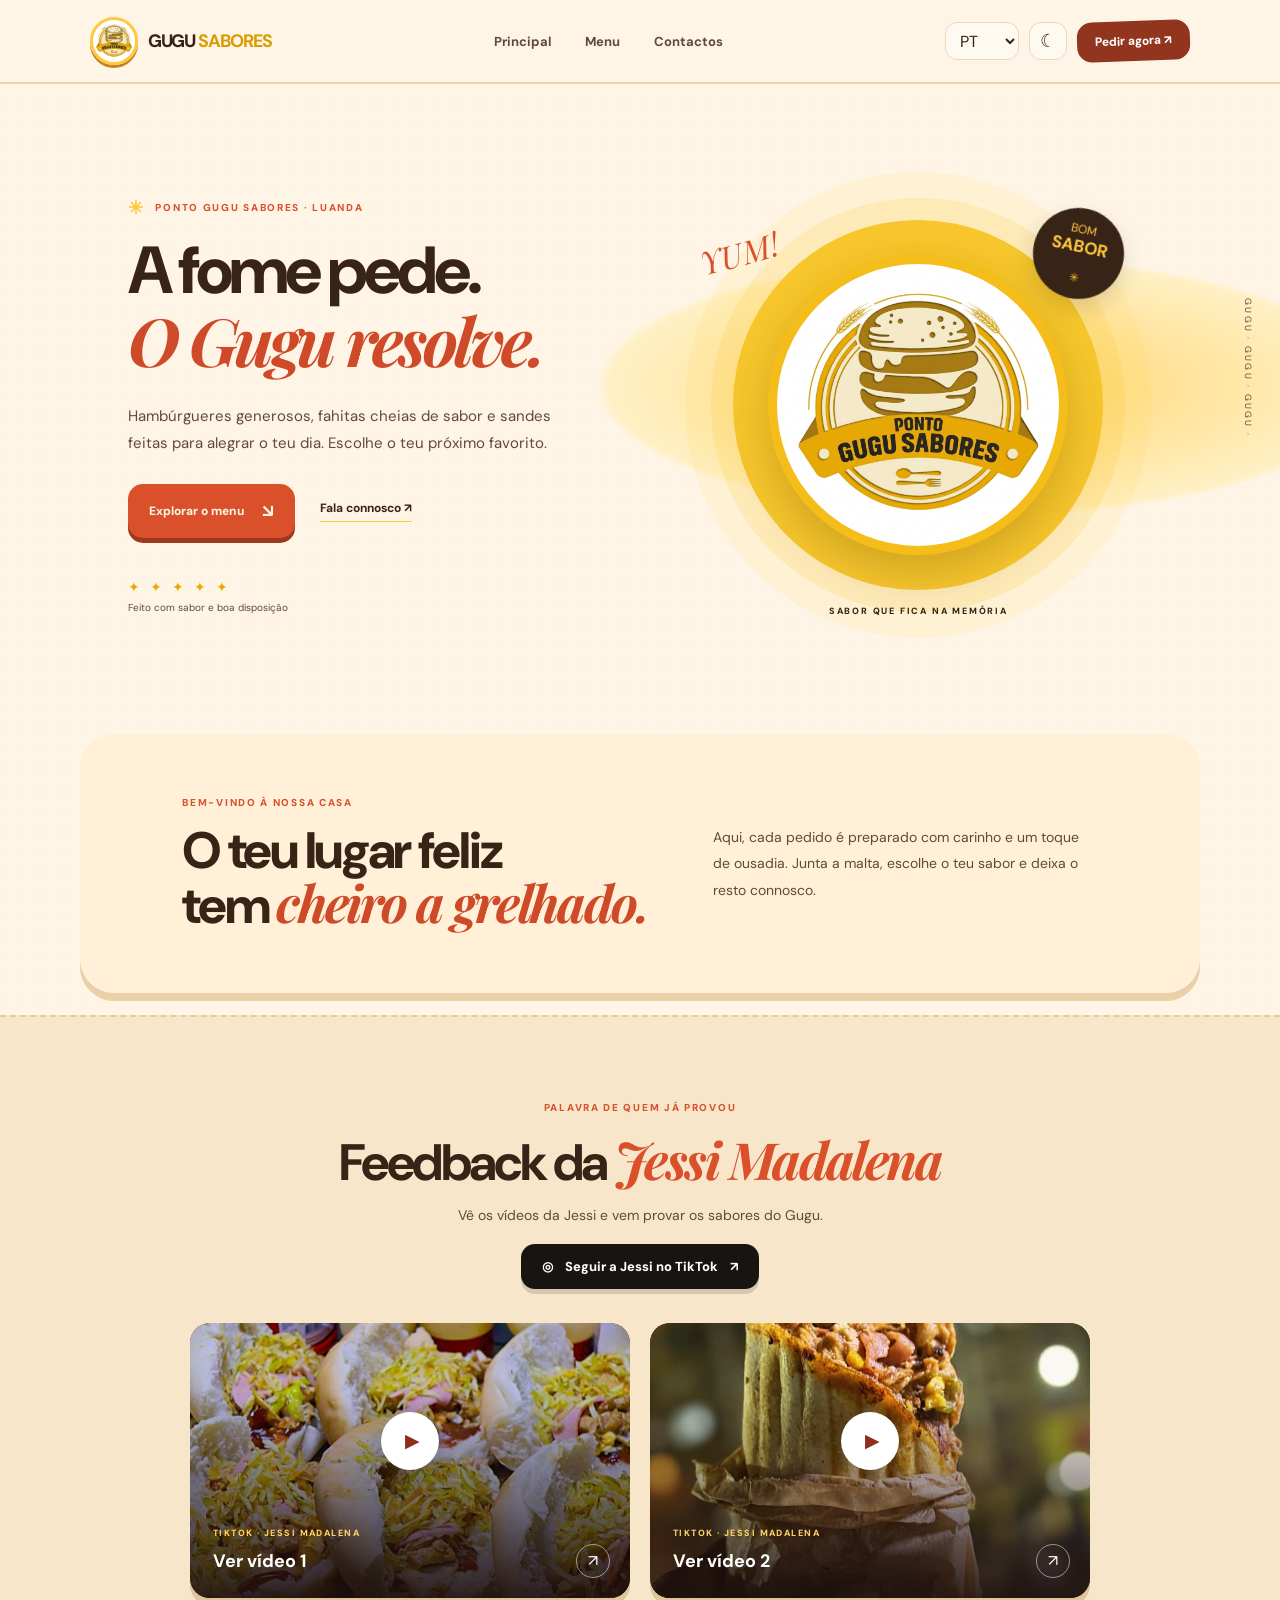
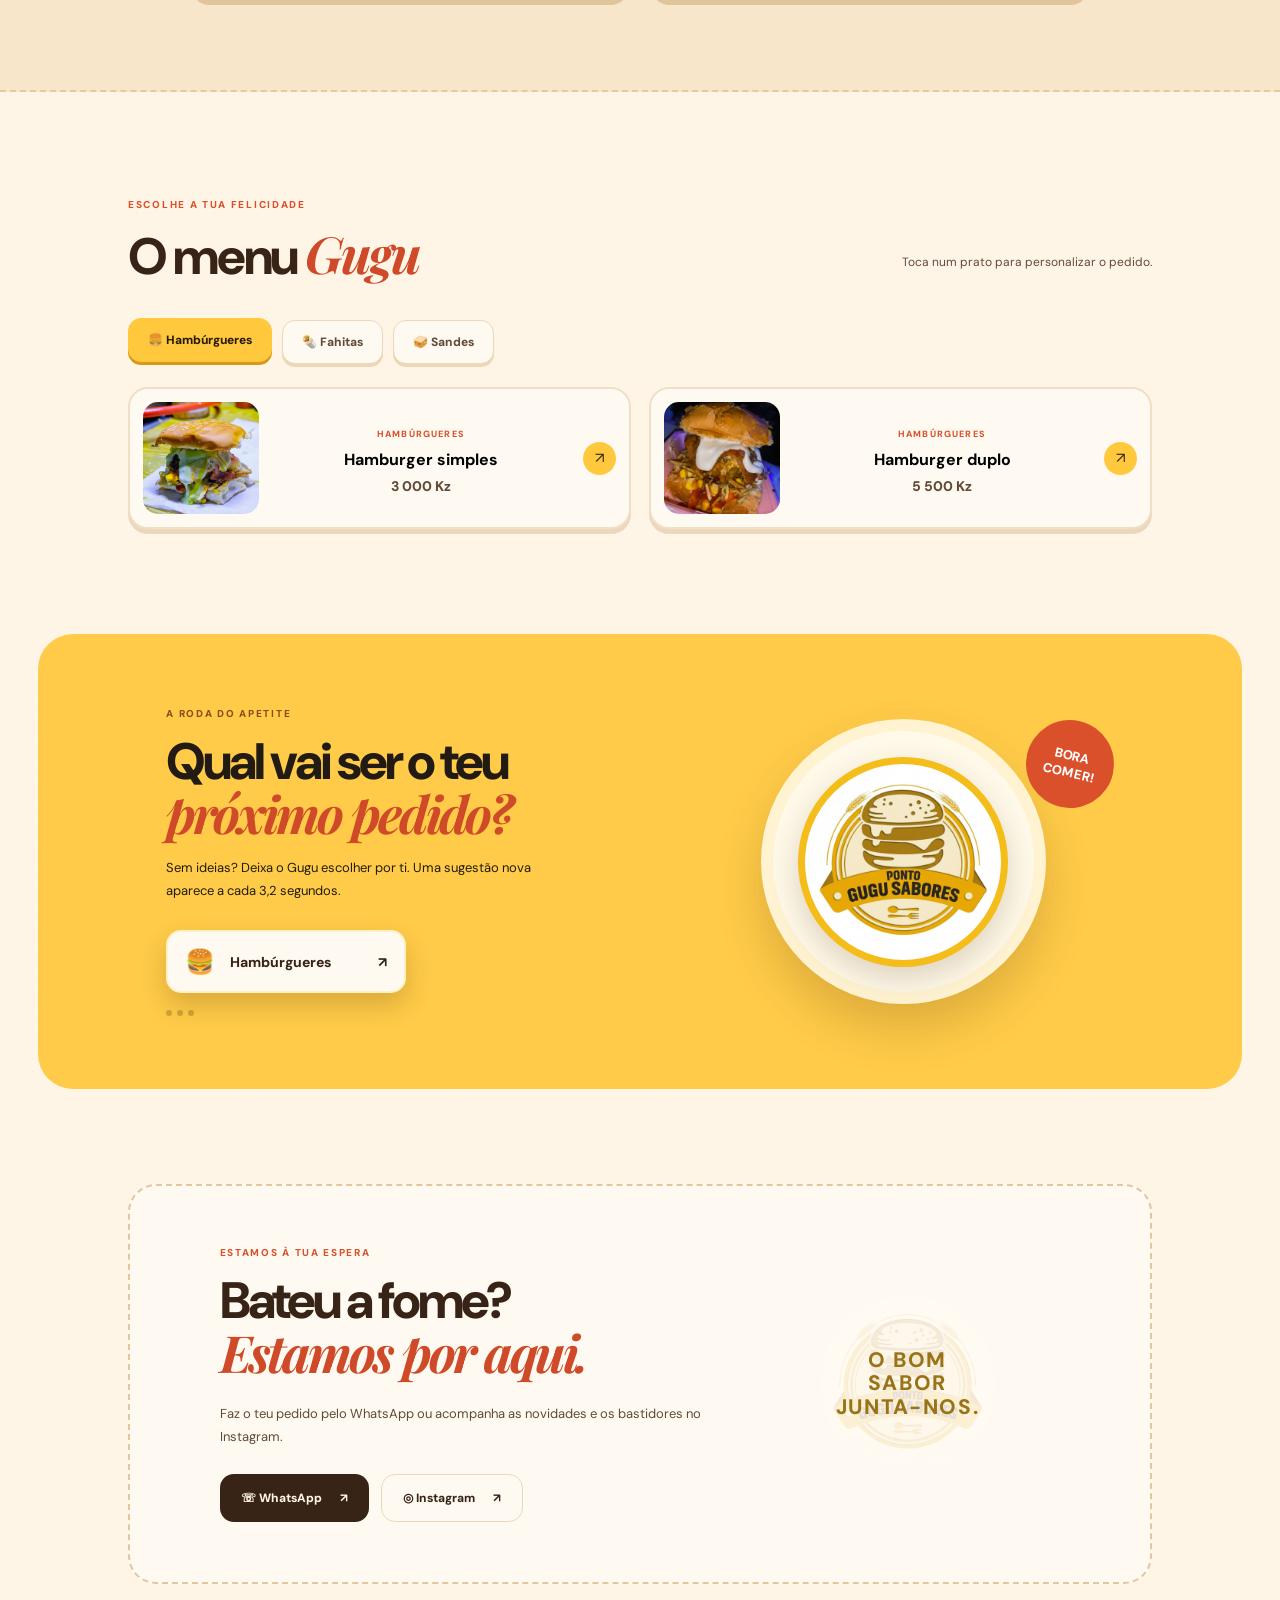
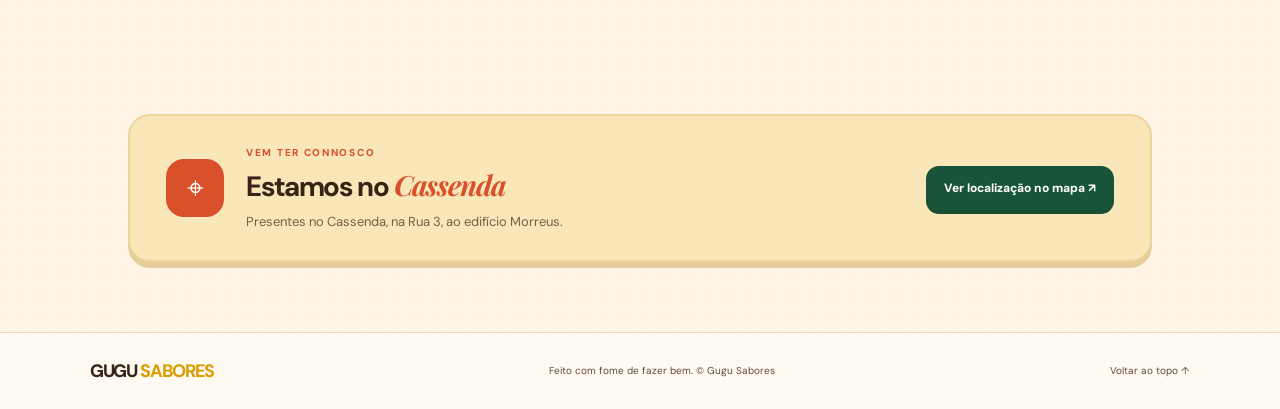
==== commit eea6d204: "Add files via upload" ====
--- a/index.html
+++ b/index.html
@@ -2,7 +2,7 @@
 <html lang="pt">
 <head>
 <meta charset="utf-8"><meta name="viewport" content="width=device-width,initial-scale=1"><meta name="theme-color" content="#f6f0df"><meta name="description" content="Gugu Sabores: hambúrgueres, fahitas e sandes com muito sabor. Peça pelo WhatsApp.">
-<title>Gugu Sabores — versão 1.2.0</title><link rel="stylesheet" href="style.css"><script src="app.js" defer></script>
+<title>Gugu Sabores — versão 1.2.0</title><link rel="stylesheet" href="style.css"><link rel="stylesheet" href="restaurant.css"><script src="app.js" defer></script><script src="restaurant.js" defer></script>
 </head>
 <body>
 <header class="topbar"><a class="brand" href="#inicio" aria-label="Gugu Sabores, início"><img src="assets/logo-gugu.jpg" alt="Logo Gugu Sabores"><span>GUGU <b>SABORES</b></span></a><nav><a href="#inicio" data-i="navHome">Principal</a><a href="#menu" data-i="navMenu">Menu</a><a href="#contactos" data-i="navContact">Contactos</a></nav><div class="tools"><select id="language" aria-label="Idioma"><option value="pt">PT</option><option value="en">EN</option><option value="zh">中文</option><option value="fr">FR</option><option value="es">ES</option><option value="ru">RU</option></select><button id="theme" class="icon-btn" aria-label="Alternar modo claro e escuro" title="Tema">☾</button><a class="order-top" href="#menu" data-i="order">Pedir agora ↗</a></div><button class="mobile-menu" aria-label="Abrir menu">☰</button></header>
--- a/style.css
+++ b/style.css
@@ -3,5 +3,4 @@
 /* Ilustrações CSS dos outros pratos */
 .wrap-body{left:42px;top:22px;width:170px;height:180px;border-radius:48% 48% 40% 40%;background:linear-gradient(100deg,#f4d17e,#fff0bc 45%,#e7bd60);transform:rotate(24deg);border:8px solid #dfb454;box-shadow:inset -15px -2px 0 #dcae50}.wrap-fill{left:77px;top:50px;width:102px;height:60px;border-radius:50%;background:linear-gradient(90deg,#8c4325 0 28%,#6f9c3e 29% 50%,#dc5639 51% 70%,#f2c845 71%);transform:rotate(24deg)}.wrap-fold{left:39px;top:22px;width:170px;height:60px;border-radius:50% 50% 10% 10%;border-top:9px solid #ffedb5;transform:rotate(24deg)}.wrap-tip{left:40px;top:144px;width:78px;height:55px;background:#e8bc61;clip-path:polygon(0 0,100% 10%,25% 100%);transform:rotate(24deg)}.sandwich-bread{left:28px;top:25px;width:205px;height:168px;background:linear-gradient(135deg,#f5ca79,#d98c3b);clip-path:polygon(0 95%,15% 10%,87% 0,100% 88%,87% 100%);border-radius:28px}.sandwich-fill{left:38px;top:89px;width:190px;height:45px;background:linear-gradient(#71a03d 0 25%,#d94c32 26% 48%,#f5d046 49% 67%,#744026 68%);clip-path:polygon(0 0,100% 15%,92% 100%,12% 100%)}.sandwich-top{left:35px;top:33px;width:194px;height:74px;background:linear-gradient(135deg,#ffdb8c,#e39b49);clip-path:polygon(4% 92%,24% 9%,86% 0,100% 90%,73% 100%);border-radius:25px}
 :root{--paper:#fff5e6;--ink:#382417;--muted:#806b59;--yellow:#ffc83d;--orange:#d9502b;--cream:#fffaf1;--line:#ecd7b8;--green:#23894f;--shadow:0 18px 40px #673a1718}body{background-color:var(--paper);background-image:radial-gradient(#e5bb7c33 .75px,transparent .75px);background-size:13px 13px}body.dark{--paper:#201b17;--ink:#fff2dd;--muted:#c7ad94;--cream:#2a241e;--line:#4a3a2b;--shadow:0 18px 40px #0005}h1,h2,h3,.brand{font-family:'DM Sans',system-ui,sans-serif}.topbar{border-bottom:2px solid #e9d4b1;background:color-mix(in srgb,var(--paper) 95%,transparent)}.brand img{border:3px solid var(--yellow);box-shadow:0 3px 0 #c78223}.order-top{background:var(--orange);color:white;border-radius:15px;transform:rotate(-2deg)}.hero{background:radial-gradient(ellipse at 77% 48%,#ffd56c 0,#fff0c5 27%,transparent 28%);min-height:595px}.hero h1{font-size:clamp(43px,5.2vw,73px);line-height:1.03}.hero h1 em,.welcome h2 em,.section-head h2 em,.random-section h2 em,.contact-card h2 em{color:#cf4a28}.hero .btn-dark{border-radius:15px;background:var(--orange);box-shadow:0 5px 0 #9e381f}.hero .btn-dark b{font-size:18px}.trust span{font-size:14px}.welcome{background:#fff0d7;border-radius:34px;margin:20px auto 0;max-width:1120px;padding:62px 8%;box-shadow:0 8px 0 #e9d0a7}.menu-section{padding-top:84px}.section-head h2,.welcome h2{letter-spacing:-.045em}.cat-tab{border-radius:13px;background:var(--cream);box-shadow:0 3px 0 var(--line)}.cat-tab.active{background:var(--yellow);box-shadow:0 3px 0 #d69a15}.product-card{border:2px solid #f0dfc4;border-radius:20px;box-shadow:0 5px 0 #ead8bd;padding:13px}.product-card:hover{box-shadow:0 9px 0 #ead8bd}.product-thumb{border-radius:15px;background:#f6e3bd}.product-thumb img{width:100%;height:100%;display:block;object-fit:cover;transition:transform .4s}.product-card:hover .product-thumb img{transform:scale(1.07)}.product-meta h3{font-size:16px}.product-arrow{background:var(--yellow);color:#392414}.builder{border-radius:22px;border:2px solid #f0dfc4;box-shadow:0 6px 0 #ead8bd}.builder-visual{border-radius:16px}.builder-visual img{display:block;width:100%;height:100%;min-height:290px;max-height:410px;object-fit:cover;border-radius:16px}.btn-whatsapp{border-radius:14px}.random-section{background:#ffcb48;border-radius:35px;margin:0 3vw;padding-left:10vw;padding-right:10vw}.random-pick{border-radius:15px;border:2px solid #fff0c5}.plate{border:12px solid #fff3d2}.contact-card{border:2px dashed #e2c69c;border-radius:28px}.contact-links .btn{border-radius:14px}.contact-mark img{opacity:.12}footer{background:var(--cream)}.feedback-section{padding:84px 10vw 92px;background:#f7e6c9;border-block:2px dashed #e4ca9e;margin:22px 0}body.dark .feedback-section{background:#30271e}.feedback-heading{text-align:center;max-width:700px;margin:0 auto 34px}.feedback-heading h2{font-size:clamp(34px,4vw,52px);line-height:1.1;letter-spacing:-.05em;margin:0}.feedback-heading h2 em{font-family:'Playfair Display',serif;color:var(--orange)}.feedback-heading>p:not(.kicker){font-size:14px;color:var(--muted);margin:14px 0 20px}.tiktok-follow{display:inline-flex;align-items:center;gap:12px;background:#201b19;color:white;padding:14px 21px;border-radius:14px;font-weight:800;font-size:13px;box-shadow:0 5px 0 #0002;transition:transform .2s}.tiktok-follow:hover{transform:translateY(-3px)}.tiktok-follow>b{color:#ff5d6d}.video-grid{display:grid;grid-template-columns:repeat(2,minmax(0,1fr));gap:20px;max-width:900px;margin:0 auto}.video-cover{position:relative;display:block;overflow:hidden;border-radius:20px;aspect-ratio:16/10;background:#6e452a;box-shadow:0 7px 0 #e0c49c;isolation:isolate}.video-cover:after{content:'';position:absolute;inset:25% 0 0;background:linear-gradient(transparent,#1e100de6);z-index:0}.video-cover img{width:100%;height:100%;object-fit:cover;display:block;transition:transform .45s}.video-cover:hover img{transform:scale(1.06)}.video-play{position:absolute;left:50%;top:43%;transform:translate(-50%,-50%);height:58px;width:58px;border-radius:50%;display:grid;place-items:center;padding-left:4px;background:#fff;color:var(--orange);font-size:19px;box-shadow:0 5px 20px #0003;z-index:1}.video-caption{position:absolute;z-index:1;bottom:20px;left:23px;right:20px;color:white;display:grid;grid-template-columns:1fr auto;align-items:center;gap:5px}.video-caption small{grid-column:1/-1;font-size:9px;letter-spacing:.16em;font-weight:800;color:#ffd368}.video-caption b{font-size:18px}.video-caption i{font-style:normal;border:1px solid #ffffff80;border-radius:50%;width:34px;height:34px;display:grid;place-items:center}.location-section{padding:35px 10vw 70px}.location-card{max-width:1080px;margin:auto;padding:30px 36px;display:flex;gap:22px;align-items:center;background:#f9e6b9;border:2px solid #eed49b;border-radius:22px;box-shadow:0 6px 0 #e5cd9e}.location-pin{width:58px;height:58px;display:grid;place-items:center;flex:0 0 58px;background:var(--orange);border-radius:18px;color:white;font-size:30px}.location-card .kicker{margin-bottom:7px}.location-card h2{font-size:28px;margin:0;letter-spacing:-.04em}.location-card h2 em{font-family:'Playfair Display',serif;color:var(--orange)}.location-card p:not(.kicker){margin:8px 0 0;color:#775f46;font-size:13px}.map-link{margin-left:auto;white-space:nowrap;background:#2d6b49;color:white;border-radius:13px;padding:14px 18px;font-size:12px;font-weight:800;box-shadow:0 4px 0 #1c4d33}.map-link:hover{transform:translateY(-2px)}@media(max-width:640px){.hero{background:radial-gradient(ellipse at 50% 79%,#ffd56c 0,#fff0c5 33%,transparent 34%)}.welcome{margin:0 4vw;border-radius:24px;padding:40px 8%;}.feedback-section{padding:62px 5vw}.video-grid{grid-template-columns:1fr}.video-cover{aspect-ratio:16/11}.location-section{padding:25px 5vw 55px}.location-card{padding:22px;display:grid;grid-template-columns:52px 1fr;gap:14px}.location-pin{width:52px;height:52px;flex-basis:52px}.location-card h2{font-size:23px}.map-link{grid-column:1/-1;margin:4px 0 0;justify-self:stretch;text-align:center}.builder-visual img{min-height:210px;max-height:290px}.random-section{margin:0 3vw;border-radius:25px}}
-/* Contraste reforçado para os textos dos botões e detalhes */
 :root{--muted:#624a37}body.dark{--muted:#e1cfb9}.order-top{background:#91351f!important;color:#fff!important}.btn-whatsapp{background:#176638!important;color:#fff!important}.map-link{background:#185538!important;color:#fff!important}.tiktok-follow{background:#171412!important;color:#fff!important}.tiktok-follow span,.tiktok-follow b{color:#fff!important}.btn-outline{color:var(--ink)!important}.btn-dark{color:var(--paper)!important}.video-play{background:#fff!important;color:#8d2f1b!important}.cat-tab.active{color:#281b0e!important}.map-link span{color:#fff!important}.product-meta p,.hero-desc,.welcome>p,.contact-card>div:first-child>p:not(.kicker){color:var(--muted)}
--- a/restaurant.css
+++ b/restaurant.css
@@ -0,0 +1,10 @@
+.hero-visual .food-illustration,.plate .food-illustration{display:block;width:300px;height:300px;position:relative;z-index:2;border:9px solid #f4bd19;border-radius:50%;background:#fffaf1 url("assets/logo-gugu.jpg") center/cover no-repeat;box-shadow:0 18px 42px #49300e36,0 0 0 10px #f4bd1925;filter:none;animation:logoArrive .85s cubic-bezier(.2,.8,.2,1) both}
+.hero-visual .food-illustration i,.plate .food-illustration i{display:none}
+.plate .food-illustration{width:210px;height:210px;border-width:7px;box-shadow:0 12px 30px #49300e30}
+body.dark .hero-visual .food-illustration,body.dark .plate .food-illustration{background-color:#fffaf1;border-color:#ffd348;box-shadow:0 18px 45px #0008,0 0 0 10px #ffd34821}
+.random-copy,.random-pick{position:relative;z-index:5}.random-art{position:relative;z-index:1}.random-pick{box-shadow:0 12px 26px #52370e38;transition:transform .25s ease,box-shadow .25s ease}.random-pick:hover{transform:translateY(-4px);box-shadow:0 17px 30px #52370e48}
+.cat-tab{overflow:hidden}.cat-tab .tab-letter{display:inline-block;animation:tabLetterEnter .5s cubic-bezier(.2,.8,.2,1) both;animation-delay:calc(var(--letter-index)*18ms)}.cat-tab:hover .tab-letter{animation-name:tabLetterHover;animation-duration:.42s}.cat-tab.active .tab-letter{color:#281b0e}
+@keyframes logoArrive{from{opacity:0;transform:translateY(14px) scale(.94)}to{opacity:1;transform:translateY(0) scale(1)}}
+@keyframes tabLetterEnter{from{opacity:0;transform:translateY(8px) rotate(-5deg)}to{opacity:1;transform:translateY(0) rotate(0)}}
+@keyframes tabLetterHover{0%,100%{transform:translateY(0) rotate(0)}45%{transform:translateY(-3px) rotate(-3deg)}}
+@media(max-width:640px){.hero-visual .food-illustration{width:250px;height:250px}.plate .food-illustration{width:175px;height:175px}.random-copy,.random-pick{z-index:6}}
